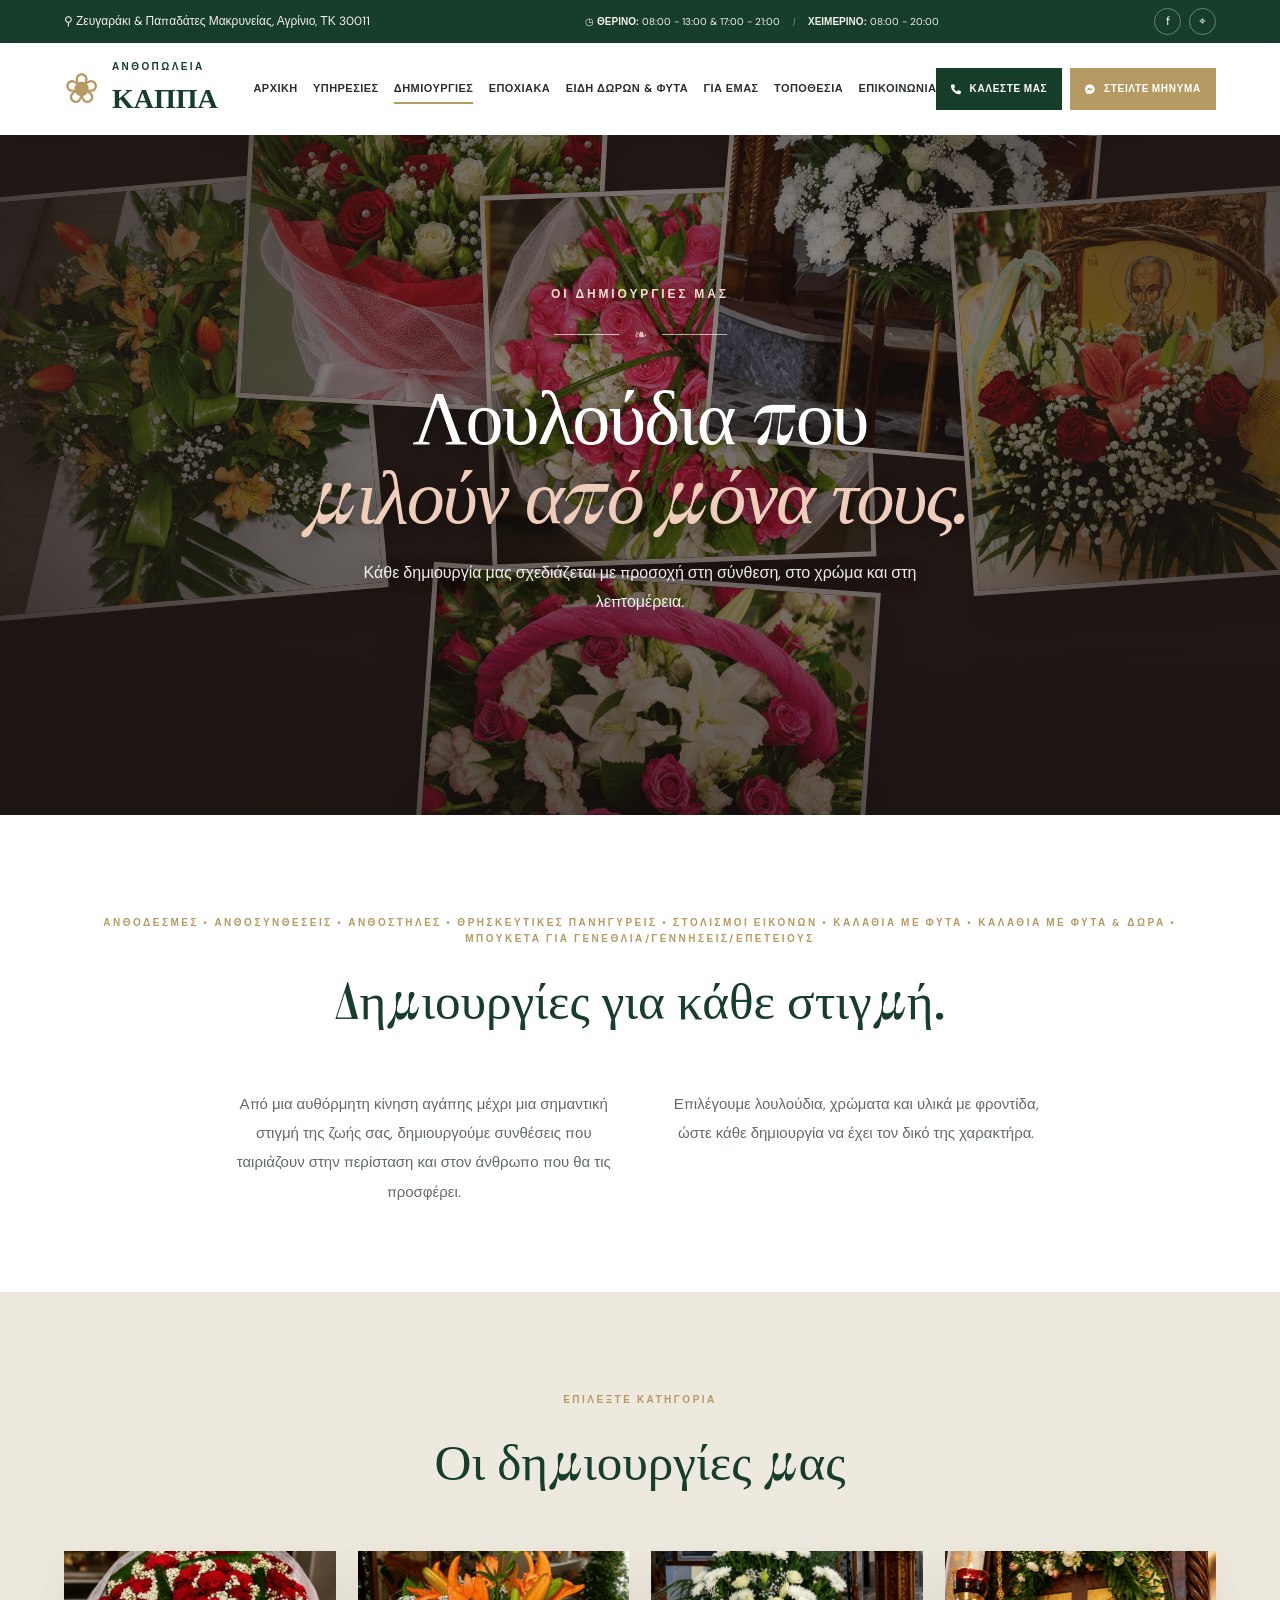
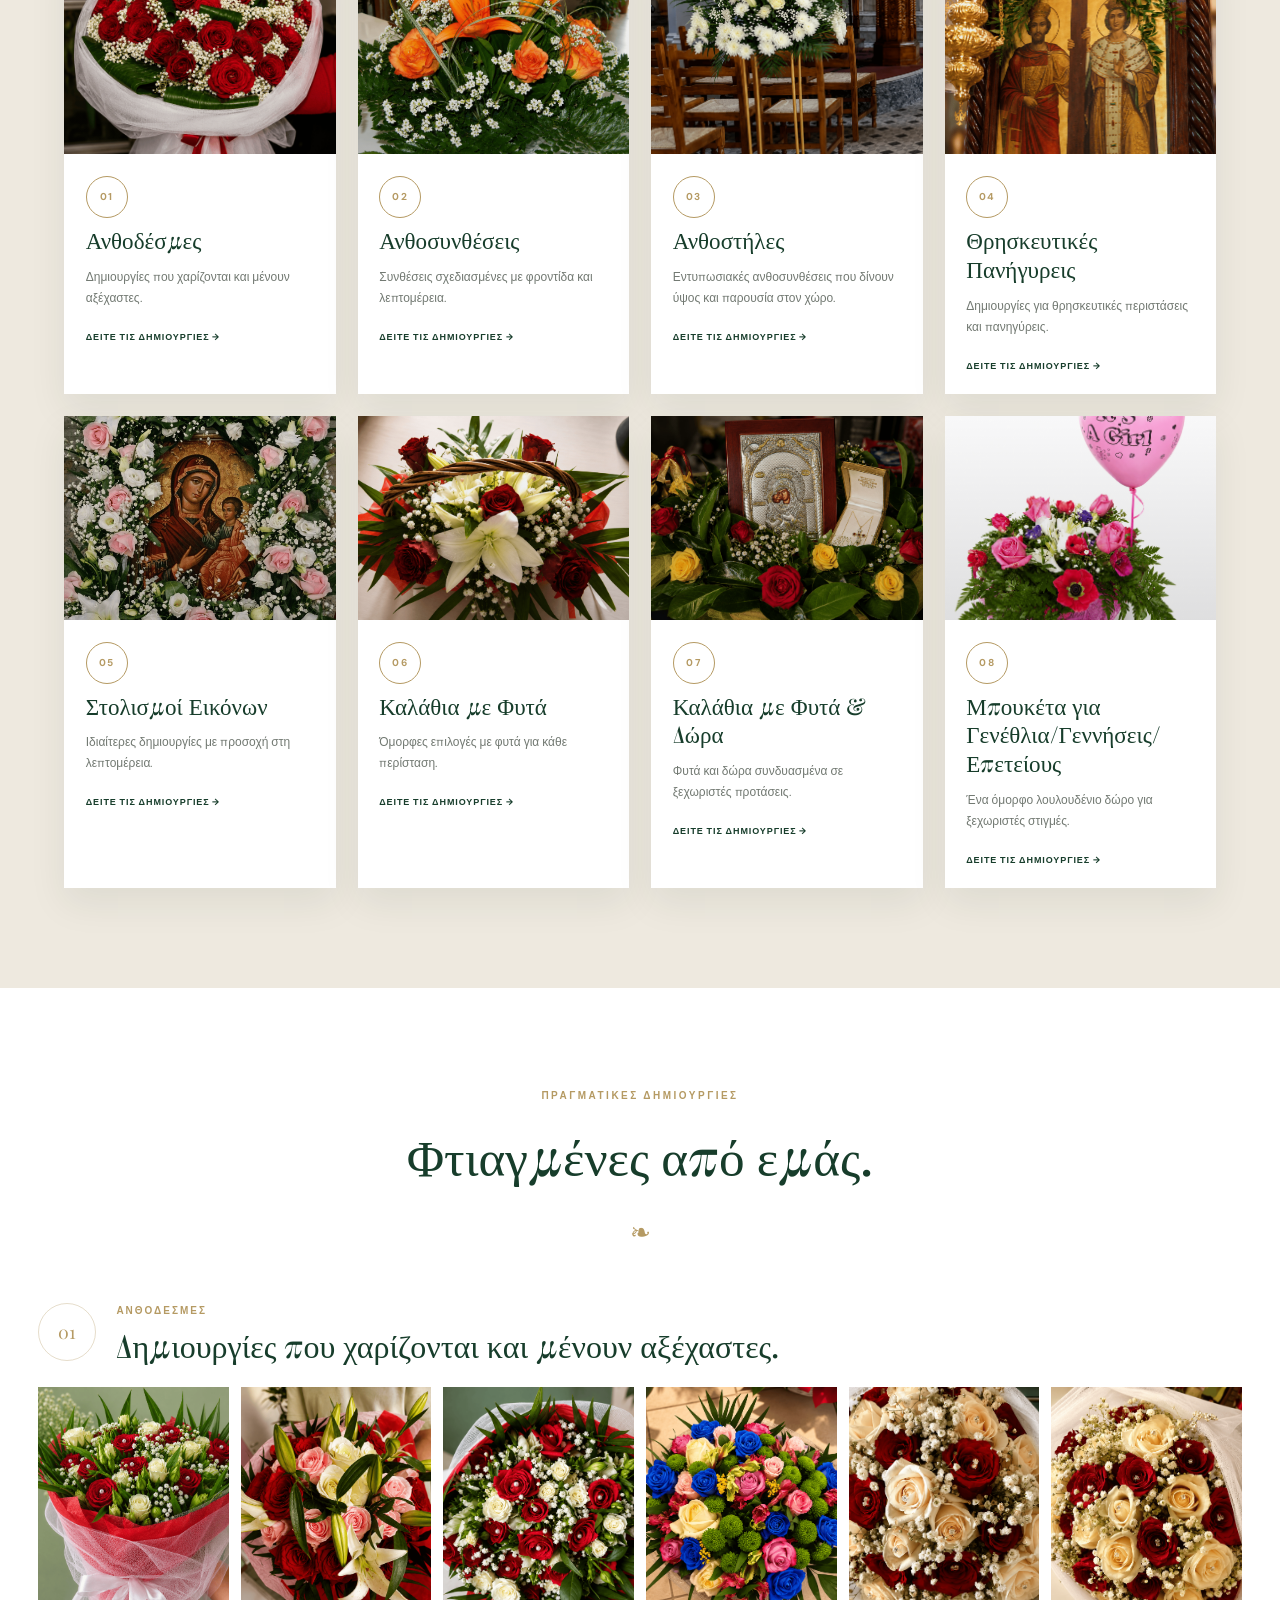
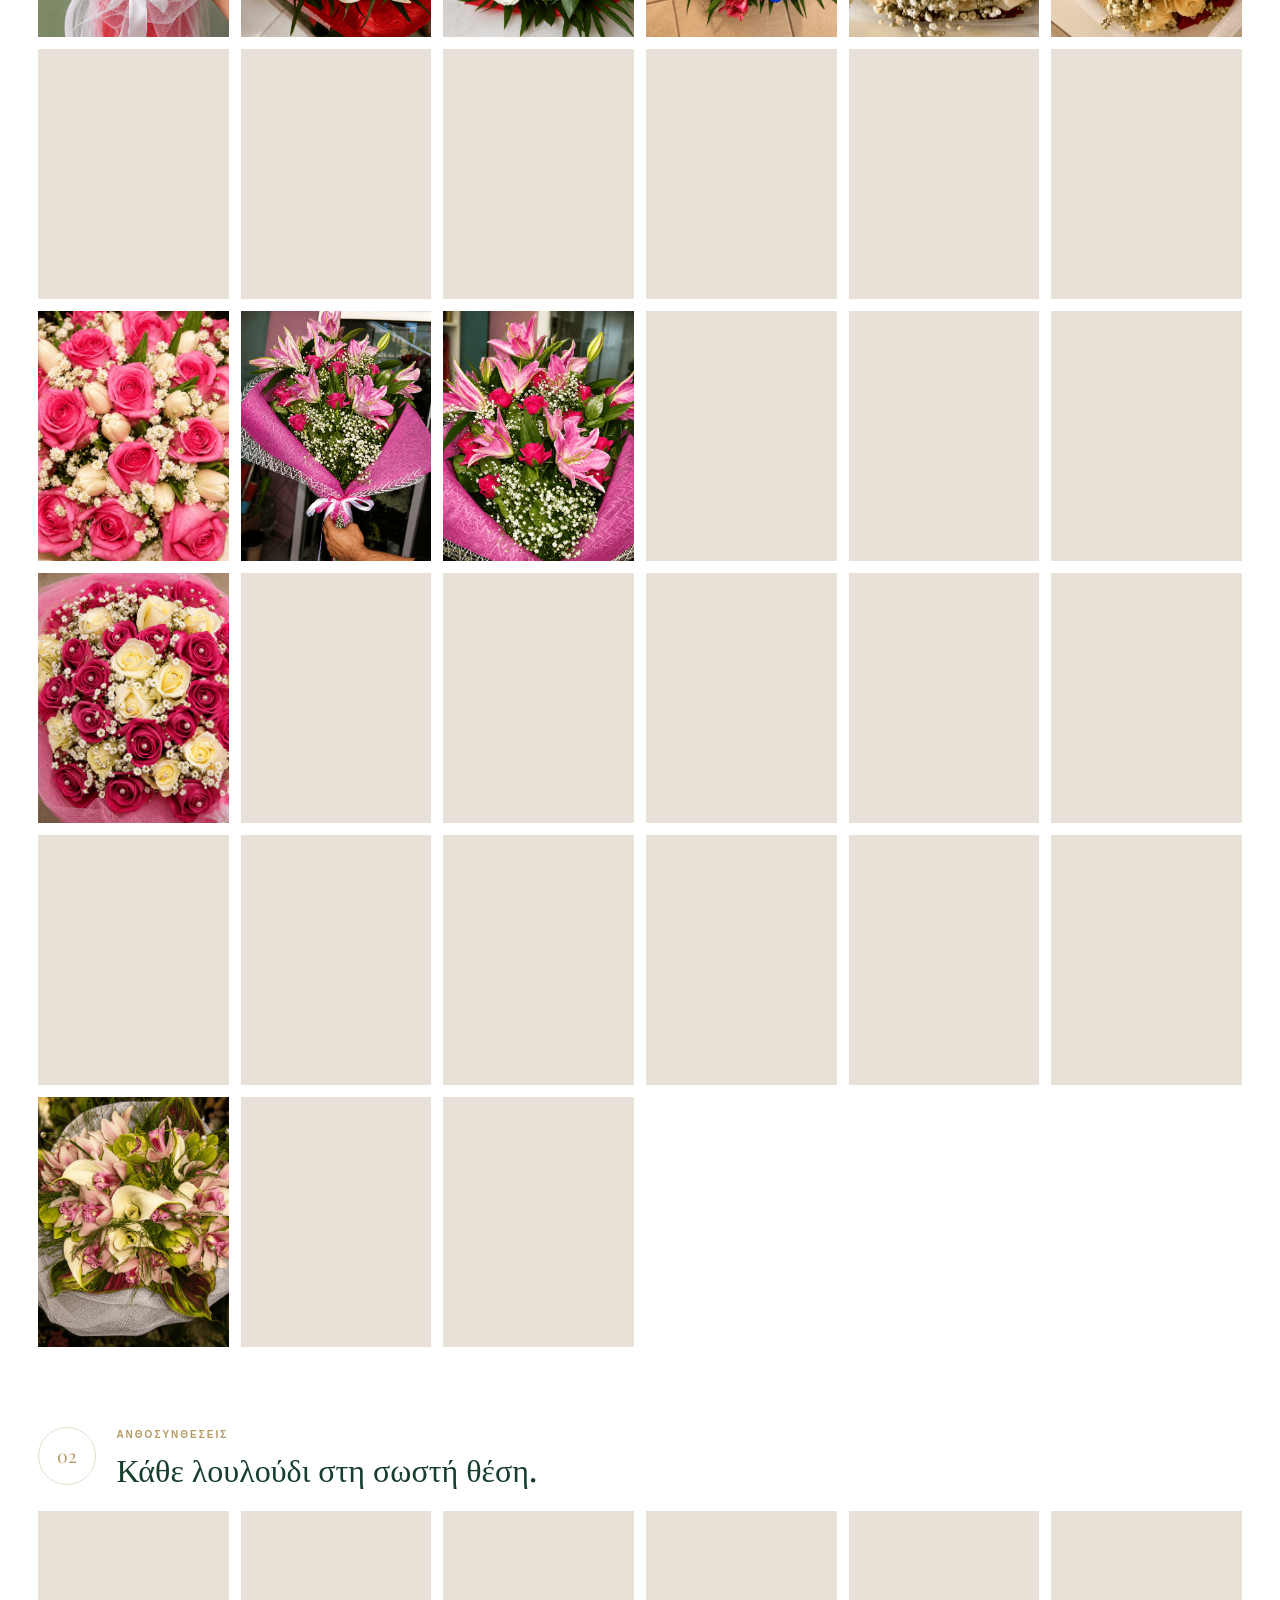
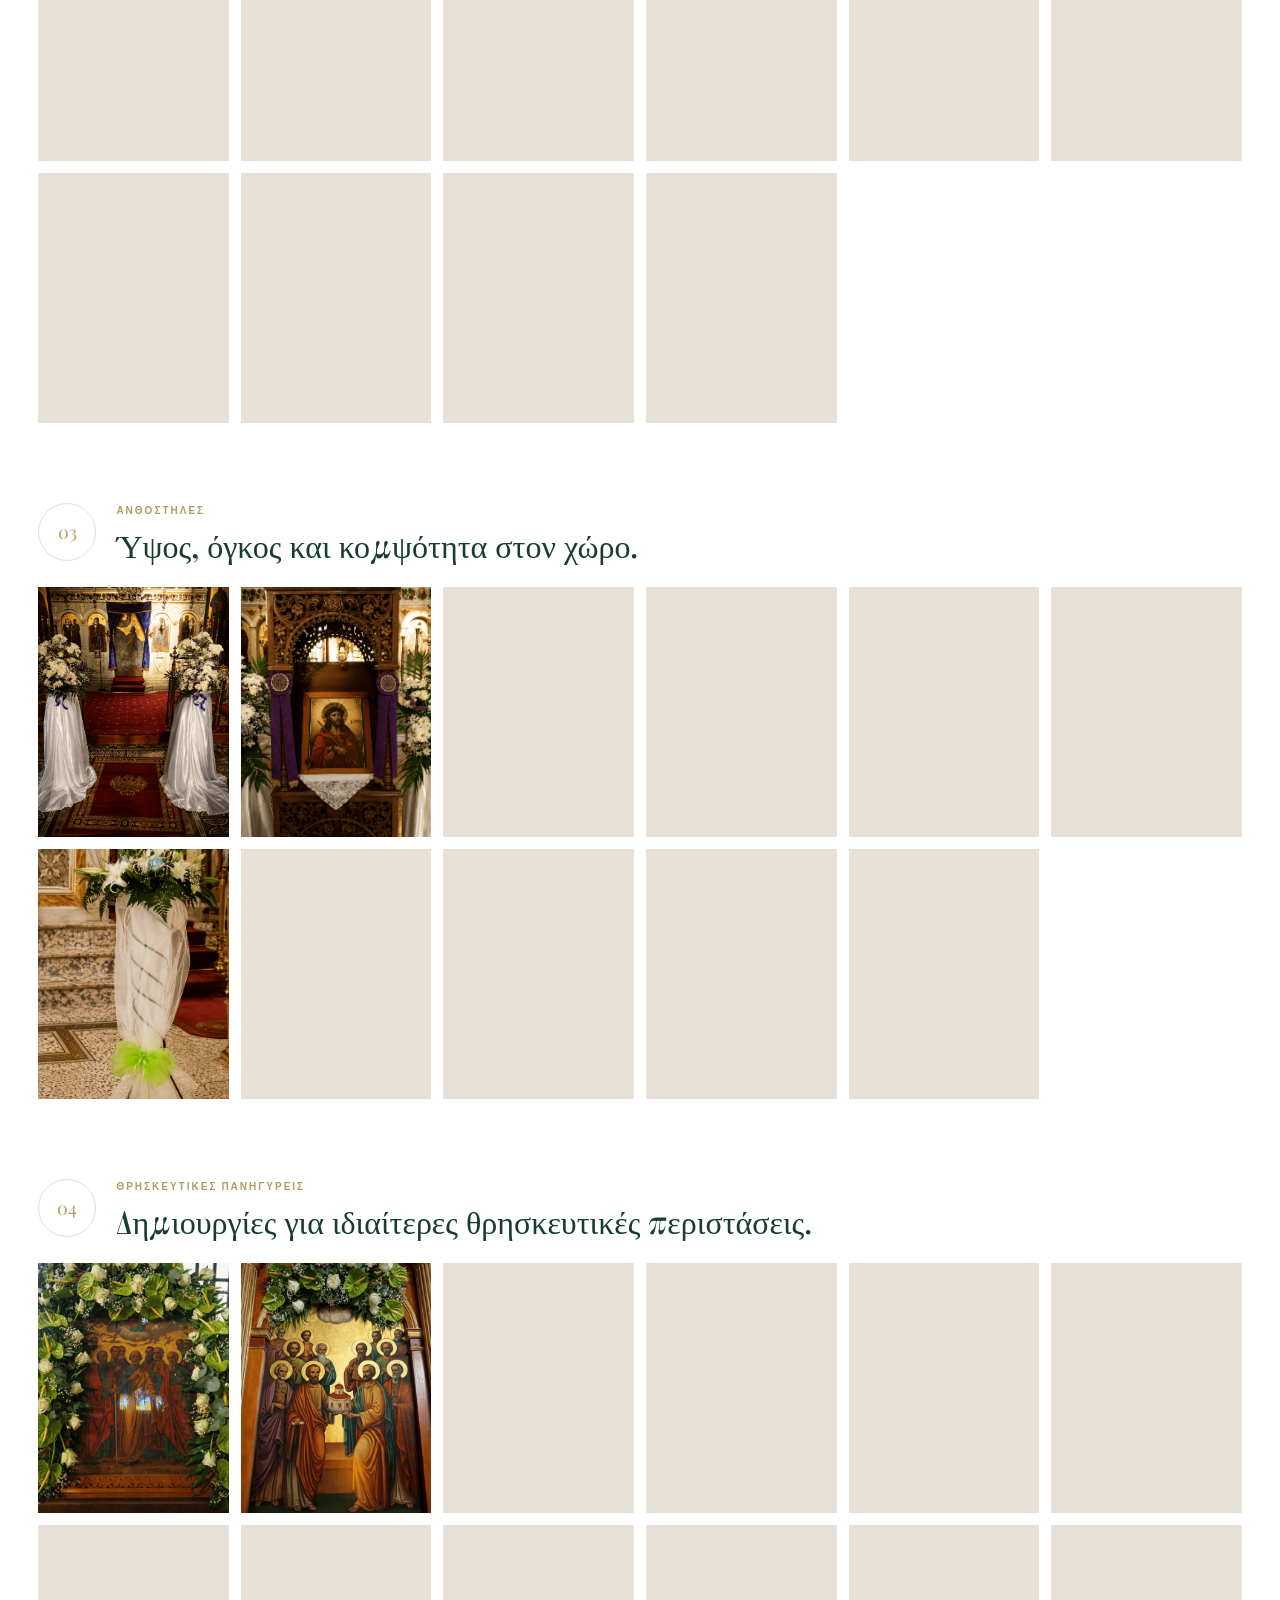
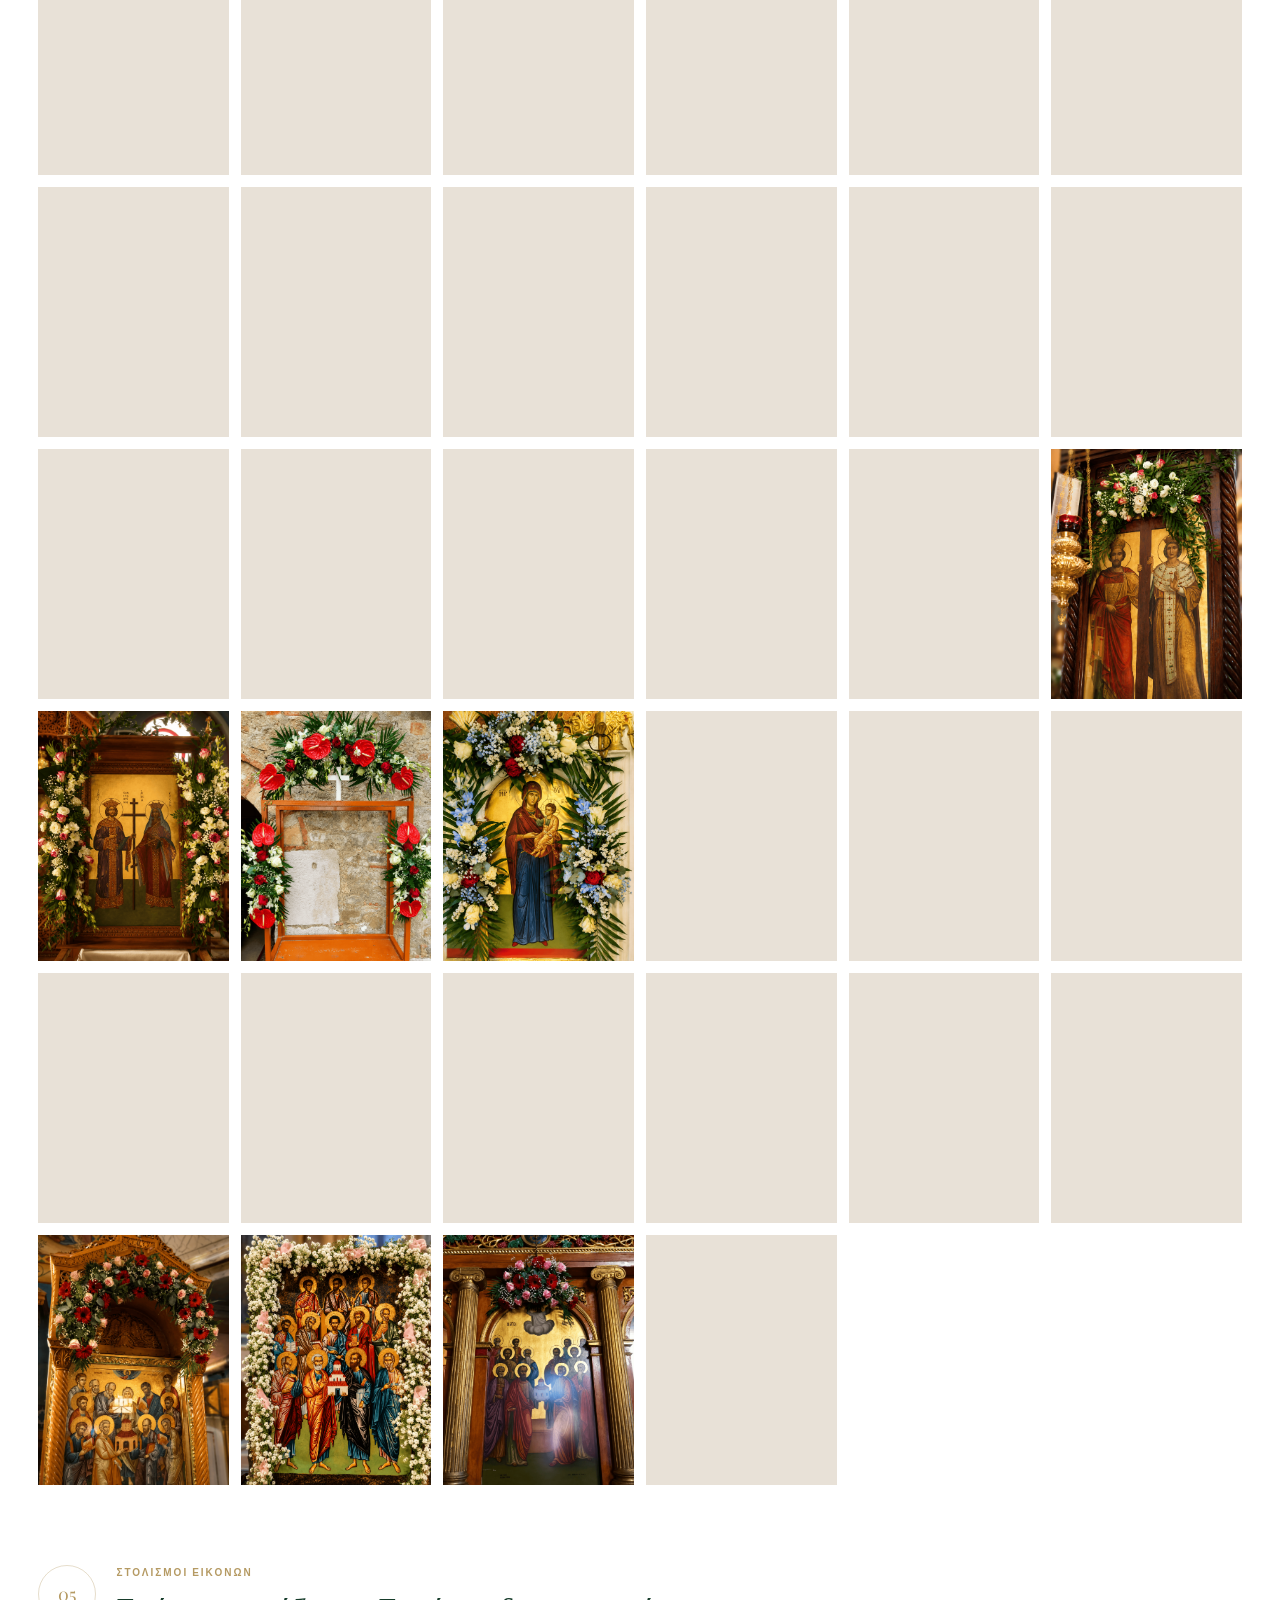
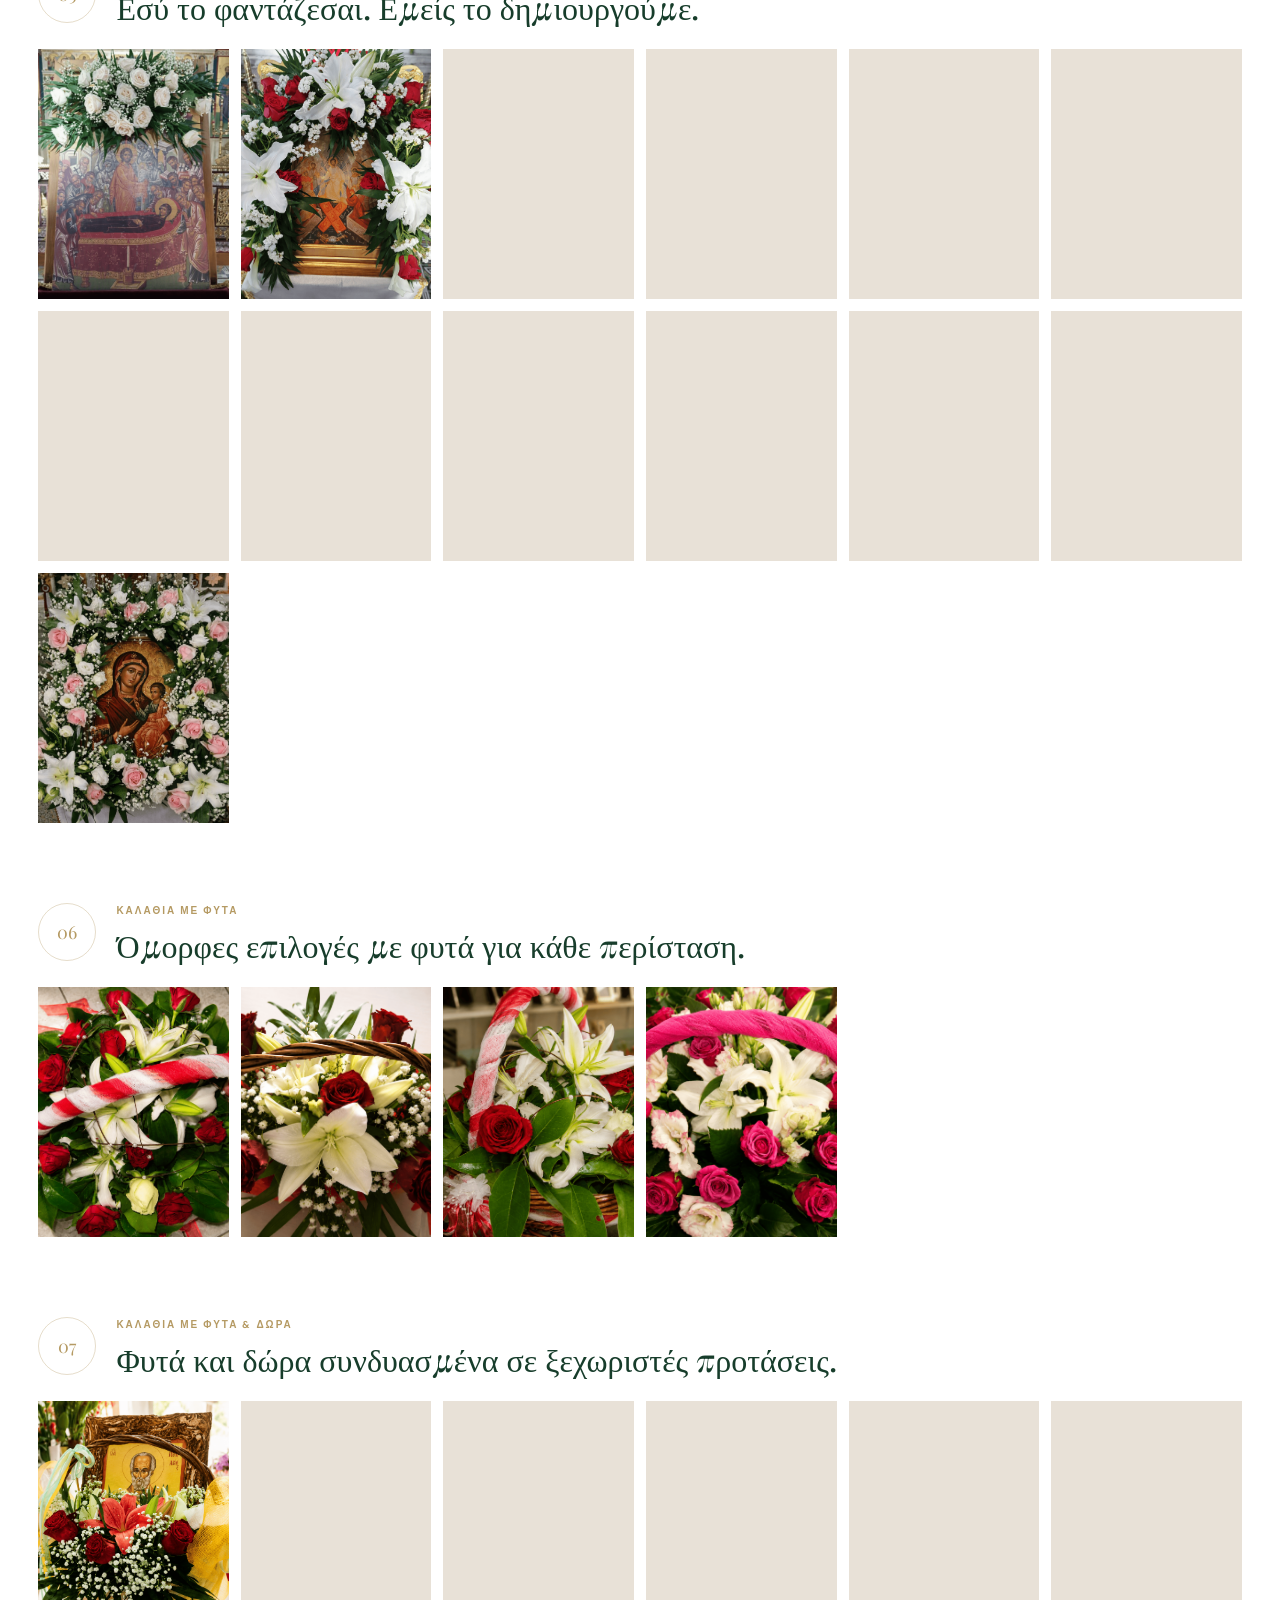
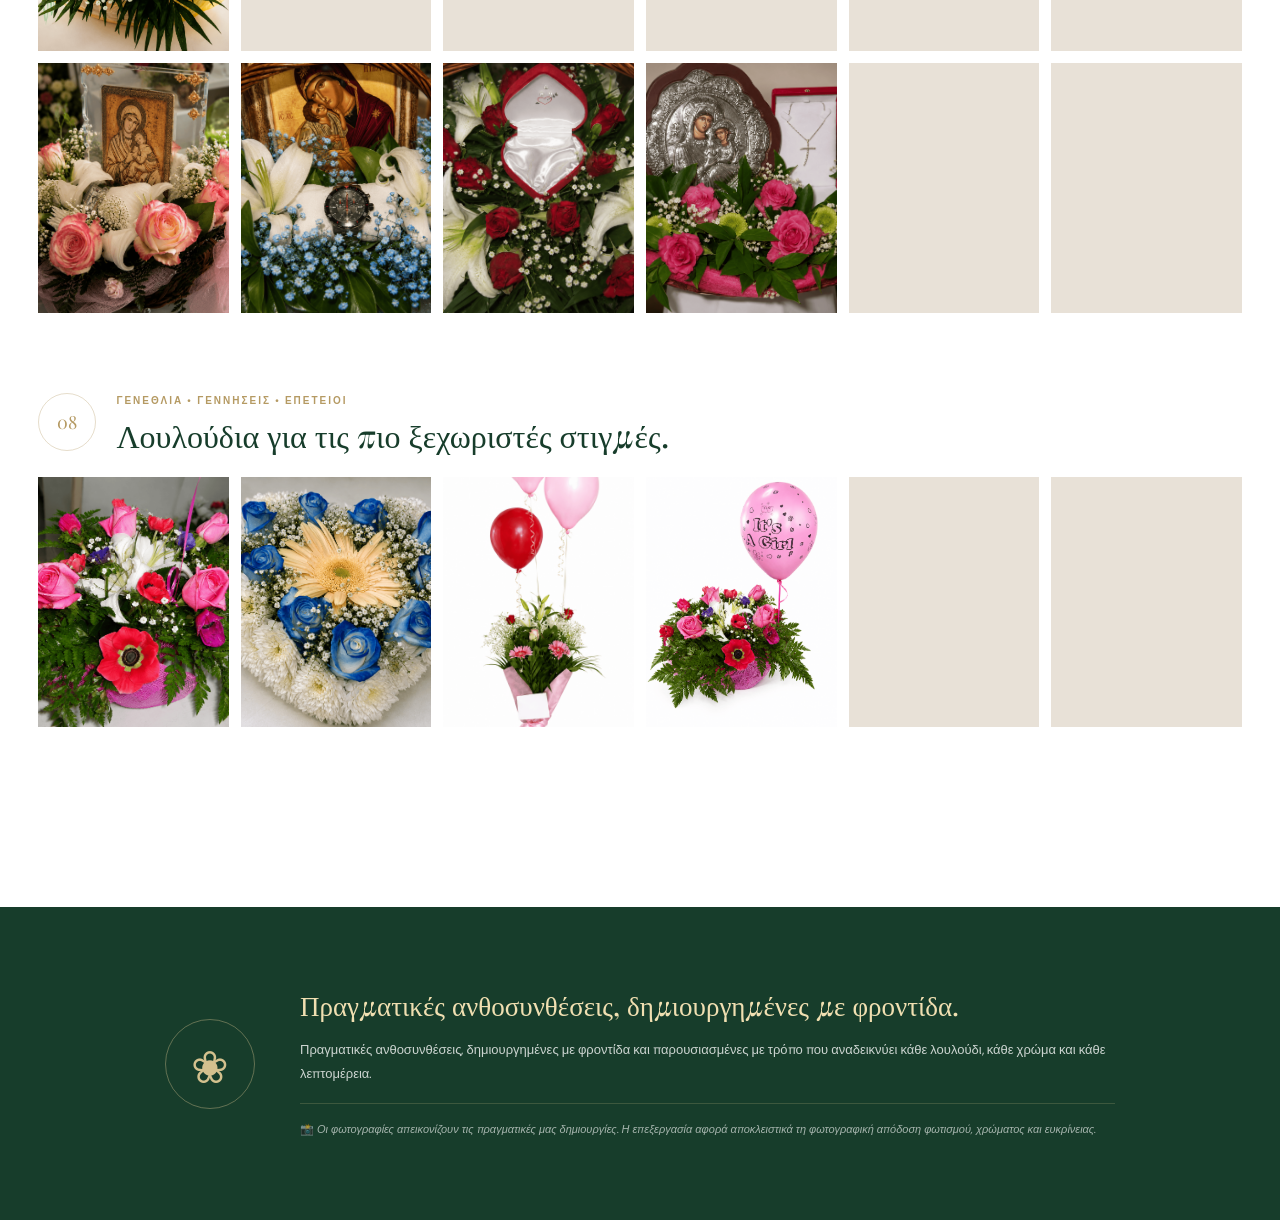
==== creations.html @ e024d106 "Initial commit" ====
<!doctype html>
<html lang="el">

<head>

    <meta charset="utf-8">

    <meta
        name="viewport"
        content="width=device-width, initial-scale=1"
    >

    <meta
        name="description"
        content="Ανθοπωλεία Κάππα — ανθοδέσμες, ανθοσυνθέσεις, θρησκευτικές πανήγυρεις, στολισμοί εικόνων, καλάθια με φυτά και δώρα, μπουκέτα για γενέθλια και επετείους."
    >

    <title>
        Δημιουργίες | Ανθοπωλεία Κάππα
    </title>

    <link rel="preconnect" href="https://fonts.googleapis.com">

    <link
        rel="preconnect"
        href="https://fonts.gstatic.com"
        crossorigin
    >

    <link
        href="https://fonts.googleapis.com/css2?family=DM+Sans:wght@400;500;600;700&family=Playfair+Display:ital,wght@0,500;0,600;1,500&display=swap"
        rel="stylesheet"
    >

    <link
        rel="stylesheet"
        href="https://cdnjs.cloudflare.com/ajax/libs/font-awesome/6.5.2/css/all.min.css"
    >

    <link
        rel="stylesheet"
        href="style.css"
    >

    <link
        rel="stylesheet"
        href="creations.css"
    >

</head>

<body>

<!-- =====================================================
     TOP BAR
     ===================================================== -->

<div class="topbar">

    <div>
        ⚲ Ζευγαράκι &amp; Παπαδάτες Μακρυνείας,
        Αγρίνιο, ΤΚ 30011
    </div>

    <div class="hours">

        ◷

        <b>ΘΕΡΙΝΟ:</b>
        08:00 - 13:00 &amp; 17:00 - 21:00

        <i>|</i>

        <b>ΧΕΙΜΕΡΙΝΟ:</b>
        08:00 - 20:00

    </div>

    <div class="social">

        <a
            href="https://www.facebook.com/anthopoleia.kappa/photos_by?locale=el_GR"
            target="_blank"
            rel="noopener"
            aria-label="Facebook"
        >
            f
        </a>

        <a
            href="index.html#contact"
            aria-label="Επικοινωνία"
        >
            ⌖
        </a>

    </div>

</div>

<!-- =====================================================
     HEADER
     ===================================================== -->

<header class="header">

    <a
        class="logo"
        href="index.html"
        aria-label="Ανθοπωλεία Κάππα - Αρχική"
    >

        <span class="flower-logo">
            ❀
        </span>

        <span>

            <small>
                ΑΝΘΟΠΩΛΕΙΑ
            </small>

            <strong>
                ΚΑΠΠΑ
            </strong>

        </span>

    </a>


    <button
        class="menu"
        aria-label="Μενού"
        aria-expanded="false"
        type="button"
    >
        ☰
    </button>

<!-- =====================================================
     NAVIGATION
     ===================================================== -->

<nav id="mainNav">


    <a href="index.html">
        ΑΡΧΙΚΗ
    </a>


    <!-- ΥΠΗΡΕΣΙΕΣ -->

    <div class="nav-item has-dropdown">

        <div class="nav-parent">

            <a href="services.html">
                ΥΠΗΡΕΣΙΕΣ
            </a>

        </div>

        <div class="dropdown">

            <a href="services.html#weddings">
                ΣΤΟΛΙΣΜΟΙ ΓΑΜΩΝ
            </a>

            <a href="services.html#baptisms">
                ΣΤΟΛΙΣΜΟΙ ΒΑΠΤΙΣΕΩΝ
            </a>

            <a href="services.html#wedding-baptism">
               ΣΤΟΛΙΣΜΟΙ ΓΑΜΟΥ &amp; ΒΑΠΤΙΣΗΣ
            </a>

            <a href="services.html#epitaphs">
                ΣΤΟΛΙΣΜΟΙ ΕΠΙΤΑΦΙΩΝ
            </a>


        </div>

    </div>


    <!-- ΔΗΜΙΟΥΡΓΙΕΣ -->

    <div class="nav-item has-dropdown">

        <div class="nav-parent">

            <a
                href="creations.html"
                class="active"
            >
                ΔΗΜΙΟΥΡΓΙΕΣ
            </a>

        </div>

        <div class="dropdown">

            <a href="creations.html#bouquets">
                ΑΝΘΟΔΕΣΜΕΣ
            </a>

            <a href="creations.html#arrangements">
                ΑΝΘΟΣΥΝΘΕΣΕΙΣ
            </a>

            <a href="creations.html#columns">
                ΑΝΘΟΣΤΗΛΕΣ
            </a>

            <a href="creations.html#religious-festivals">
                ΘΡΗΣΚΕΥΤΙΚΕΣ ΠΑΝΗΓΥΡΕΙΣ
            </a>

            <a href="creations.html#icons">
                ΣΤΟΛΙΣΜΟΙ ΕΙΚΟΝΩΝ
            </a>

            <a href="creations.html#plant-baskets">
                ΚΑΛΑΘΙΑ ΜΕ ΦΥΤΑ
            </a>

            <a href="creations.html#gift-baskets">
                ΚΑΛΑΘΙΑ ΜΕ ΦΥΤΑ &amp; ΔΩΡΑ
            </a>

            <a href="creations.html#birthdays">
                ΜΠΟΥΚΕΤΑ ΓΙΑ ΓΕΝΕΘΛΙΑ/ΓΕΝΝΗΣΕΙΣ/ΕΠΕΤΕΙΟΥΣ
            </a>

        </div>

    </div>


    <!-- ΕΠΟΧΙΑΚΑ -->

    <div class="nav-item has-dropdown">

        <div class="nav-parent">

            <a href="seasonal.html">
                ΕΠΟΧΙΑΚΑ
            </a>

        </div>

        <div class="dropdown">

            <a href="seasonal.html#christmas">
                ΧΡΙΣΤΟΥΓΕΝΝΙΑΤΙΚΕΣ ΑΝΘΟΣΥΝΘΕΣΕΙΣ
            </a>

            <a href="seasonal.html#epitaphs">
                ΕΠΙΤΑΦΙΟΙ
            </a>

            <a href="seasonal.html#easter">
                ΠΑΣΧΑΛΙΝΑ ΣΤΕΦΑΝΙΑ
            </a>

        </div>

    </div>


    <!-- ΕΙΔΗ ΔΩΡΩΝ & ΦΥΤΑ -->

    <div class="nav-item has-dropdown">

        <div class="nav-parent">

            <a href="gifts-plants.html">
                ΕΙΔΗ ΔΩΡΩΝ &amp; ΦΥΤΑ
            </a>

        </div>

        <div class="dropdown">

            <a href="gifts-plants.html#gifts">
                ΕΙΔΗ ΔΩΡΩΝ
            </a>

            <a href="gifts-plants.html#plants">
                ΦΥΤΑ &amp; ΓΛΑΣΤΡΕΣ
            </a>

            <a href="gifts-plants.html#gift-baskets">
                ΚΑΛΑΘΙΑ ΜΕ ΦΥΤΑ &amp; ΔΩΡΑ
            </a>

            <a href="gifts-plants.html#memory-cemetery">
                ΕΙΔΗ ΜΝΗΜΗΣ &amp; ΚΟΙΜΗΤΗΡΙΟΥ
            </a>

        </div>

    </div>

    <a href="index.html#about">
        ΓΙΑ ΕΜΑΣ
    </a>

    <a href="index.html#location">
        ΤΟΠΟΘΕΣΙΑ
    </a>

    <a href="index.html#contact">
        ΕΠΙΚΟΙΝΩΝΙΑ
    </a>


</nav>

<!-- =====================================================
     HEADER CTA BUTTONS
     ===================================================== -->

<div class="cta-buttons">

    <a
        href="tel:+302635051011"
        class="cta-primary"
        aria-label="Καλέστε μας"
    >

        <i class="fa-solid fa-phone"></i>

        <span>
            ΚΑΛΕΣΤΕ ΜΑΣ
        </span>

    </a>


    <a
        href="https://m.me/anthopoleia.kappa"
        class="cta-secondary"
        target="_blank"
        rel="noopener"
        aria-label="Στείλε μήνυμα"
    >

        <i class="fa-brands fa-facebook-messenger"></i>

        <span>
            ΣΤΕΙΛΤΕ ΜΗΝΥΜΑ
        </span>

    </a>

</div>

</header>

<main>

<!-- =====================================================
     HERO + PHOTO COLLAGE
     ===================================================== -->

<section class="creations-hero">

    <!-- COLLAGE PHOTOS -->

    <div class="hero-collage" aria-label="Δημιουργίες Ανθοπωλείων Κάππα">

        <div class="collage-photo collage-photo-1">
            <img
                src="images/COLLAGE/photo-01.png"
                alt="Δημιουργία Ανθοπωλείων Κάππα" decoding="async">
        </div>

        <div class="collage-photo collage-photo-2">
            <img
                src="images/COLLAGE/photo-02.png"
                alt="Ανθοσύνθεση Ανθοπωλείων Κάππα" decoding="async">
        </div>

        <div class="collage-photo collage-photo-3">
            <img
                src="images/COLLAGE/photo-03.png"
                alt="Ανθοδέσμη Ανθοπωλείων Κάππα" decoding="async">
        </div>

        <div class="collage-photo collage-photo-4">
            <img
                src="images/COLLAGE/photo-04.png"
                alt="Λουλουδένια δημιουργία Ανθοπωλείων Κάππα" decoding="async">
        </div>

        <div class="collage-photo collage-photo-5">
            <img
                src="images/COLLAGE/photo-05.png"
                alt="Ανθοσύνθεση για ξεχωριστή περίσταση" decoding="async">
        </div>

        <div class="collage-photo collage-photo-6">
            <img
                src="images/COLLAGE/photo-06.png"
                alt="Δημιουργία λουλουδιών Ανθοπωλείων Κάππα" decoding="async">
        </div>
        
    </div>


    <!-- DARK / WARM OVERLAY -->

    <div class="creations-hero-shade"></div>


    <!-- HERO TEXT -->

    <div class="creations-hero-content">

        <p class="creations-eyebrow">
            ΟΙ ΔΗΜΙΟΥΡΓΙΕΣ ΜΑΣ
        </p>

        <div class="hero-rule">

            <span></span>

            ❧

            <span></span>

        </div>

        <h1>
            Λουλούδια που
            <em>
                μιλούν από μόνα τους.
            </em>
        </h1>

        <p class="hero-intro">

            Κάθε δημιουργία μας σχεδιάζεται
            με προσοχή στη σύνθεση,
            στο χρώμα και στη λεπτομέρεια.

        </p>

    </div>

</section>

<!-- =====================================================
     INTRO
     ===================================================== -->

<section class="intro section">

    <div class="section-title">

        <p>
            ΑΝΘΟΔΕΣΜΕΣ • ΑΝΘΟΣΥΝΘΕΣΕΙΣ • ΑΝΘΟΣΤΗΛΕΣ • ΘΡΗΣΚΕΥΤΙΚΕΣ ΠΑΝΗΓΥΡΕΙΣ •
            ΣΤΟΛΙΣΜΟΙ ΕΙΚΟΝΩΝ • ΚΑΛΑΘΙΑ ΜΕ ΦΥΤΑ •
            ΚΑΛΑΘΙΑ ΜΕ ΦΥΤΑ &amp; ΔΩΡΑ • ΜΠΟΥΚΕΤΑ ΓΙΑ ΓΕΝΕΘΛΙΑ/ΓΕΝΝΗΣΕΙΣ/ΕΠΕΤΕΙΟΥΣ
        </p>

        <h2>
            Δημιουργίες για κάθε στιγμή.
        </h2>

    </div>


    <div class="intro-text">

        <p>

            Από μια αυθόρμητη κίνηση αγάπης
            μέχρι μια σημαντική στιγμή της ζωής σας,
            δημιουργούμε συνθέσεις που ταιριάζουν
            στην περίσταση και στον άνθρωπο
            που θα τις προσφέρει.

        </p>

        <p>

            Επιλέγουμε λουλούδια, χρώματα και
            υλικά με φροντίδα, ώστε κάθε δημιουργία
            να έχει τον δικό της χαρακτήρα.

        </p>

    </div>

</section>

<!-- =====================================================
     CATEGORIES
     ===================================================== -->

<section class="categories">

    <div class="section">

        <div class="section-title">

            <p>
                ΕΠΙΛΕΞΤΕ ΚΑΤΗΓΟΡΙΑ
            </p>

            <h2>
                Οι δημιουργίες μας
            </h2>

        </div>


        <div class="category-grid">

    <!-- =====================================================
         01 — ΑΝΘΟΔΕΣΜΕΣ
         ===================================================== -->

    <a
        class="category-card"
        href="#bouquets"
    >

        <div class="category-image">

            <img
                src="images/categories/category-01.png"
                alt="Ανθοδέσμες Ανθοπωλείων Κάππα"
                loading="lazy" decoding="async">

        </div>

        <div class="category-content">

            <span class="number">01</span>

            <h3>
                Ανθοδέσμες
            </h3>

            <p>
                Δημιουργίες που χαρίζονται
                και μένουν αξέχαστες.
            </p>

            <span class="view">
                ΔΕΙΤΕ ΤΙΣ ΔΗΜΙΟΥΡΓΙΕΣ →
            </span>

        </div>

    </a>

    <!-- =====================================================
         02 — ΑΝΘΟΣΥΝΘΕΣΕΙΣ
         ===================================================== -->

    <a
        class="category-card"
        href="#arrangements"
    >

        <div class="category-image">

            <img
                src="images/categories/category-02.png"
                alt="Ανθοσυνθέσεις Ανθοπωλείων Κάππα"
                loading="lazy" decoding="async">

        </div>

        <div class="category-content">

            <span class="number">02</span>

            <h3>
                Ανθοσυνθέσεις
            </h3>

            <p>
                Συνθέσεις σχεδιασμένες
                με φροντίδα και λεπτομέρεια.
            </p>

            <span class="view">
                ΔΕΙΤΕ ΤΙΣ ΔΗΜΙΟΥΡΓΙΕΣ →
            </span>

        </div>

    </a>

    <!-- =====================================================
         03 — ΑΝΘΟΣΤΗΛΕΣ
         ===================================================== -->

    <a
        class="category-card"
        href="#columns"
    >

        <div class="category-image">

            <img
                src="images/categories/category-03.png"
                alt="Ανθοστήλες Ανθοπωλείων Κάππα"
                loading="lazy" decoding="async">

        </div>

        <div class="category-content">

            <span class="number">03</span>

            <h3>
                Ανθοστήλες
            </h3>

            <p>
                Εντυπωσιακές ανθοσυνθέσεις
                που δίνουν ύψος και παρουσία
                στον χώρο.
            </p>

            <span class="view">
                ΔΕΙΤΕ ΤΙΣ ΔΗΜΙΟΥΡΓΙΕΣ →
            </span>

        </div>

    </a>

    <!-- =====================================================
         04 — ΘΡΗΣΚΕΥΤΙΚΕΣ ΠΑΝΗΓΥΡΕΙΣ
         ===================================================== -->

    <a
        class="category-card"
        href="#religious-festivals"
    >

        <div class="category-image">

            <img
                src="images/IMAGES/image-24.png"
                alt="Θρησκευτικές πανήγυρεις Ανθοπωλείων Κάππα"
                loading="lazy" decoding="async">

        </div>

        <div class="category-content">

            <span class="number">04</span>

            <h3>
                Θρησκευτικές Πανήγυρεις
            </h3>

            <p>
                Δημιουργίες για θρησκευτικές
                περιστάσεις και πανηγύρεις.
            </p>

            <span class="view">
                ΔΕΙΤΕ ΤΙΣ ΔΗΜΙΟΥΡΓΙΕΣ →
            </span>

        </div>

    </a>

    <!-- =====================================================
         05 — ΣΤΟΛΙΣΜΟΙ ΕΙΚΟΝΩΝ
         ===================================================== -->

    <a
        class="category-card"
        href="#icons"
    >

        <div class="category-image">

            <img
                src="images/eikones/eikona-13.png"
                alt="Στολισμοί εικόνων Ανθοπωλείων Κάππα"
                loading="lazy" decoding="async">

        </div>

        <div class="category-content">

            <span class="number">05</span>

            <h3>
                Στολισμοί Εικόνων
            </h3>

            <p>
                Ιδιαίτερες δημιουργίες
                με προσοχή στη λεπτομέρεια.
            </p>

            <span class="view">
                ΔΕΙΤΕ ΤΙΣ ΔΗΜΙΟΥΡΓΙΕΣ →
            </span>

        </div>

    </a>

    <!-- =====================================================
         06 — ΚΑΛΑΘΙΑ ΜΕ ΦΥΤΑ
         ===================================================== -->

    <a
        class="category-card"
        href="#plant-baskets"
    >

        <div class="category-image">

            <img
                src="images/categories/category-06.png"
                alt="Καλάθια με φυτά Ανθοπωλείων Κάππα"
                loading="lazy" decoding="async">

        </div>

        <div class="category-content">

            <span class="number">06</span>

            <h3>
                Καλάθια με Φυτά
            </h3>

            <p>
                Όμορφες επιλογές με φυτά
                για κάθε περίσταση.
            </p>

            <span class="view">
                ΔΕΙΤΕ ΤΙΣ ΔΗΜΙΟΥΡΓΙΕΣ →
            </span>

        </div>

    </a>

    <!-- =====================================================
         07 — ΚΑΛΑΘΙΑ ΜΕ ΦΥΤΑ & ΔΩΡΑ
         ===================================================== -->

    <a
        class="category-card"
        href="#gift-baskets"
    >

        <div class="category-image">

            <img
                src="images/categories/category-07.png"
                alt="Καλάθια με φυτά και δώρα Ανθοπωλείων Κάππα"
                loading="lazy" decoding="async">

        </div>

        <div class="category-content">

            <span class="number">07</span>

            <h3>
                Καλάθια με Φυτά &amp; Δώρα
            </h3>

            <p>
                Φυτά και δώρα συνδυασμένα
                σε ξεχωριστές προτάσεις.
            </p>

            <span class="view">
                ΔΕΙΤΕ ΤΙΣ ΔΗΜΙΟΥΡΓΙΕΣ →
            </span>

        </div>

    </a>

    <!-- =====================================================
         08 — ΓΕΝΕΘΛΙΑ / ΕΠΕΤΕΙΟΙ
         ===================================================== -->

    <a
        class="category-card"
        href="#birthdays"
    >

        <div class="category-image">

            <img
                src="images/birthdays/birthday-04.png"
                alt="Μπουκέτα για γενέθλια και επετείους Ανθοπωλείων Κάππα"
                loading="lazy" decoding="async">

        </div>

        <div class="category-content">

            <span class="number">08</span>

            <h3>
                Μπουκέτα για Γενέθλια/Γεννήσεις/Επετείους
            </h3>

            <p>
                Ένα όμορφο λουλουδένιο
                δώρο για ξεχωριστές στιγμές.
            </p>

            <span class="view">
                ΔΕΙΤΕ ΤΙΣ ΔΗΜΙΟΥΡΓΙΕΣ →
            </span>

        </div>

    </a>


</div>

</section>

<!-- =====================================================
     GALLERY
     ===================================================== -->

     <section
    id="bouquets"
    class="gallery-section section"
>


    <div class="section-title">

        <p>
            ΠΡΑΓΜΑΤΙΚΕΣ ΔΗΜΙΟΥΡΓΙΕΣ
        </p>

        <h2>
            Φτιαγμένες από εμάς.
        </h2>

        <div class="title-decoration">
            ❧
        </div>

    </div>

    <!-- =====================================================
         01 — ΑΝΘΟΔΕΣΜΕΣ
         ===================================================== -->

    <div
        id="bouquets"
        class="gallery-category"
    >

        <div class="category-heading">

            <span>01</span>

            <div>

                <p>
                    ΑΝΘΟΔΕΣΜΕΣ
                </p>

                <h3>
                    Δημιουργίες που χαρίζονται και μένουν αξέχαστες.
                </h3>

            </div>

        </div>


        <div class="gallery-grid">

            <div class="gallery-item">
                <img
                    src="images/bouquet/bouquet-01.png"
                    alt="Ανθοδέσμη Ανθοπωλείων Κάππα 01"
                    loading="lazy" decoding="async">
            </div>

            <div class="gallery-item">
                <img
                    src="images/bouquet/bouquet-02.png"
                    alt="Ανθοδέσμη Ανθοπωλείων Κάππα 02"
                    loading="lazy" decoding="async">
            </div>

            <div class="gallery-item">
                <img
                    src="images/bouquet/bouquet-03.png"
                    alt="Ανθοδέσμη Ανθοπωλείων Κάππα 03"
                    loading="lazy" decoding="async">
            </div>

            <div class="gallery-item">
                <img
                    src="images/bouquet/bouquet-04.png"
                    alt="Ανθοδέσμη Ανθοπωλείων Κάππα 04"
                    loading="lazy" decoding="async">
            </div>

            <div class="gallery-item">
                <img
                    src="images/bouquet/bouquet-05.png"
                    alt="Ανθοδέσμη Ανθοπωλείων Κάππα 05"
                    loading="lazy" decoding="async">
            </div>

            <div class="gallery-item">
                <img
                    src="images/bouquet/bouquet-06.png"
                    alt="Ανθοδέσμη Ανθοπωλείων Κάππα 06"
                    loading="lazy" decoding="async">
            </div>

            <div class="gallery-item">
                <img
                    src="images/bouquet/bouquet-07.png"
                    alt="Ανθοδέσμη Ανθοπωλείων Κάππα 07"
                    loading="lazy" decoding="async">
            </div>

            <div class="gallery-item">
                <img
                    src="images/bouquet/bouquet-08.png"
                    alt="Ανθοδέσμη Ανθοπωλείων Κάππα 08"
                    loading="lazy" decoding="async">
            </div>

            <div class="gallery-item">
                <img
                    src="images/bouquet/bouquet-09.png"
                    alt="Ανθοδέσμη Ανθοπωλείων Κάππα 09"
                    loading="lazy" decoding="async">
            </div>

            <div class="gallery-item">
                <img
                    src="images/bouquet/bouquet-10.png"
                    alt="Ανθοδέσμη Ανθοπωλείων Κάππα 10"
                    loading="lazy" decoding="async">
            </div>

            <div class="gallery-item">
                <img
                    src="images/bouquet/bouquet-11.png"
                    alt="Ανθοδέσμη Ανθοπωλείων Κάππα 11"
                    loading="lazy" decoding="async">
            </div>

            <div class="gallery-item">
                <img
                    src="images/bouquet/bouquet-12.png"
                    alt="Ανθοδέσμη Ανθοπωλείων Κάππα 12"
                    loading="lazy" decoding="async">
            </div>

            <div class="gallery-item">
                <img
                    src="images/bouquet/bouquet-13.png"
                    alt="Ανθοδέσμη Ανθοπωλείων Κάππα 13"
                    loading="lazy" decoding="async">
            </div>

            <div class="gallery-item">
                <img
                    src="images/bouquet/bouquet-14.png"
                    alt="Ανθοδέσμη Ανθοπωλείων Κάππα 14"
                    loading="lazy" decoding="async">
            </div>

            <div class="gallery-item">
                <img
                    src="images/bouquet/bouquet-15.png"
                    alt="Ανθοδέσμη Ανθοπωλείων Κάππα 15"
                    loading="lazy" decoding="async">
            </div>

            <div class="gallery-item">
                <img
                    src="images/bouquet/bouquet-16.png"
                    alt="Ανθοδέσμη Ανθοπωλείων Κάππα 16"
                    loading="lazy" decoding="async">
            </div>

            <div class="gallery-item">
                <img
                    src="images/bouquet/bouquet-17.png"
                    alt="Ανθοδέσμη Ανθοπωλείων Κάππα 17"
                    loading="lazy" decoding="async">
            </div>

            <div class="gallery-item">
                <img
                    src="images/bouquet/bouquet-18.png"
                    alt="Ανθοδέσμη Ανθοπωλείων Κάππα 18"
                    loading="lazy" decoding="async">
            </div>

            <div class="gallery-item">
                <img
                    src="images/bouquet/bouquet-19.png"
                    alt="Ανθοδέσμη Ανθοπωλείων Κάππα 19"
                    loading="lazy" decoding="async">
            </div>

            <div class="gallery-item">
                <img
                    src="images/bouquet/bouquet-20.png"
                    alt="Ανθοδέσμη Ανθοπωλείων Κάππα 20"
                    loading="lazy" decoding="async">
            </div>

            <div class="gallery-item">
                <img
                    src="images/bouquet/bouquet-21.png"
                    alt="Ανθοδέσμη Ανθοπωλείων Κάππα 21"
                    loading="lazy" decoding="async">
            </div>

            <div class="gallery-item">
                <img
                    src="images/bouquet/bouquet-22.png"
                    alt="Ανθοδέσμη Ανθοπωλείων Κάππα 22"
                    loading="lazy" decoding="async">
            </div>

            <div class="gallery-item">
                <img
                    src="images/bouquet/bouquet-23.png"
                    alt="Ανθοδέσμη Ανθοπωλείων Κάππα 23"
                    loading="lazy" decoding="async">
            </div>

            <div class="gallery-item">
                <img
                    src="images/bouquet/bouquet-24.png"
                    alt="Ανθοδέσμη Ανθοπωλείων Κάππα 24"
                    loading="lazy" decoding="async">
            </div>

            <div class="gallery-item">
                <img
                    src="images/bouquet/bouquet-25.png"
                    alt="Ανθοδέσμη Ανθοπωλείων Κάππα 25"
                    loading="lazy" decoding="async">
            </div>

            <div class="gallery-item">
                <img
                    src="images/bouquet/bouquet-26.png"
                    alt="Ανθοδέσμη Ανθοπωλείων Κάππα 26"
                    loading="lazy" decoding="async">
            </div>

            <div class="gallery-item">
                <img
                    src="images/bouquet/bouquet-27.png"
                    alt="Ανθοδέσμη Ανθοπωλείων Κάππα 27"
                    loading="lazy" decoding="async">
            </div>

            <div class="gallery-item">
                <img
                    src="images/bouquet/bouquet-28.png"
                    alt="Ανθοδέσμη Ανθοπωλείων Κάππα 28"
                    loading="lazy" decoding="async">
            </div>

            <div class="gallery-item">
                <img
                    src="images/bouquet/bouquet-29.png"
                    alt="Ανθοδέσμη Ανθοπωλείων Κάππα 29"
                    loading="lazy" decoding="async">
            </div>

            <div class="gallery-item">
                <img
                    src="images/bouquet/bouquet-30.png"
                    alt="Ανθοδέσμη Ανθοπωλείων Κάππα 30"
                    loading="lazy" decoding="async">
            </div>

            <div class="gallery-item">
                <img
                    src="images/bouquet/bouquet-31.png"
                    alt="Ανθοδέσμη Ανθοπωλείων Κάππα 31"
                    loading="lazy" decoding="async">
            </div>

            <div class="gallery-item">
                <img
                    src="images/bouquet/bouquet-32.png"
                    alt="Ανθοδέσμη Ανθοπωλείων Κάππα 32"
                    loading="lazy" decoding="async">
            </div>

            <div class="gallery-item">
                <img
                    src="images/bouquet/bouquet-33.png"
                    alt="Ανθοδέσμη Ανθοπωλείων Κάππα 33"
                    loading="lazy" decoding="async">
            </div>

        </div>

    </div>

    <!-- =====================================================
     02 — ΑΝΘΟΣΥΝΘΕΣΕΙΣ
     ===================================================== -->

<div
    id="arrangements"
    class="gallery-category"
>

    <div class="category-heading">

        <span>02</span>

        <div>

            <p>
                ΑΝΘΟΣΥΝΘΕΣΕΙΣ
            </p>

            <h3>
                Κάθε λουλούδι στη σωστή θέση.
            </h3>

        </div>

    </div>


    <div class="gallery-grid">

        <div class="gallery-item">
            <img
                src="images/arrangements/arrangement-01.png"
                alt="Ανθοσύνθεση Ανθοπωλείων Κάππα 01"
                loading="lazy" decoding="async">
        </div>

        <div class="gallery-item">
            <img
                src="images/arrangements/arrangement-02.png"
                alt="Ανθοσύνθεση Ανθοπωλείων Κάππα 02"
                loading="lazy" decoding="async">
        </div>

        <div class="gallery-item">
            <img
                src="images/arrangements/arrangement-03.png"
                alt="Ανθοσύνθεση Ανθοπωλείων Κάππα 03"
                loading="lazy" decoding="async">
        </div>


        <div class="gallery-item">
            <img
                src="images/arrangements/arrangement-04.png"
                alt="Ανθοσύνθεση Ανθοπωλείων Κάππα 04"
                loading="lazy" decoding="async">
        </div>

        <div class="gallery-item">
            <img
                src="images/arrangements/arrangement-06.png"
                alt="Ανθοσύνθεση Ανθοπωλείων Κάππα 06"
                loading="lazy" decoding="async">
        </div>

        
        <div class="gallery-item">
            <img
                src="images/arrangements/arrangement-05.png"
                alt="Ανθοσύνθεση Ανθοπωλείων Κάππα 05"
                loading="lazy" decoding="async">
        </div>

        <div class="gallery-item">
            <img
                src="images/arrangements/arrangement-07.png"
                alt="Ανθοσύνθεση Ανθοπωλείων Κάππα 07"
                loading="lazy" decoding="async">
        </div>

        <div class="gallery-item">
            <img
                src="images/arrangements/arrangement-08.png"
                alt="Ανθοσύνθεση Ανθοπωλείων Κάππα 08"
                loading="lazy" decoding="async">
        </div>

        <div class="gallery-item">
            <img
                src="images/arrangements/arrangement-09.png"
                alt="Ανθοσύνθεση Ανθοπωλείων Κάππα 09"
                loading="lazy" decoding="async">
        </div>

        <div class="gallery-item">
            <img
                src="images/arrangements/arrangement-10.png"
                alt="Ανθοσύνθεση Ανθοπωλείων Κάππα 10"
                loading="lazy" decoding="async">
        </div>

    </div>

</div>

    <!-- =====================================================
         03 — ΑΝΘΟΣΤΗΛΕΣ
         ===================================================== -->
    <div class="category-heading">

    <span>03</span>

    <div>

        <p>
            ΑΝΘΟΣΤΗΛΕΣ
        </p>

        <h3>
            Ύψος, όγκος και κομψότητα στον χώρο.
        </h3>

    </div>

</div>


    <div
     id="columns"
      class="gallery-grid"
    >

        <div class="gallery-item">
            <img
                src="images/columns/column-01.png"
                alt="Ανθοστήλη Ανθοπωλείων Κάππα 01"
                loading="lazy" decoding="async">
        </div>

        <div class="gallery-item">
            <img
                src="images/columns/column-02.png"
                alt="Ανθοστήλη Ανθοπωλείων Κάππα 02"
                loading="lazy" decoding="async">
        </div>
        

        <div class="gallery-item">
            <img
                src="images/columns/column-03.png"
                alt="Ανθοστήλη Ανθοπωλείων Κάππα 03"
                loading="lazy" decoding="async">
        </div>



        <div class="gallery-item">
            <img
                src="images/columns/column-08.png"
                alt="Ανθοστήλη Ανθοπωλείων Κάππα 08"
                loading="lazy" decoding="async">
        </div>


        <div class="gallery-item">
            <img
                src="images/columns/column-05.png"
                alt="Ανθοστήλη Ανθοπωλείων Κάππα 05"
                loading="lazy" decoding="async">
        </div>

        <div class="gallery-item">
            <img
                src="images/columns/column-07.png"
                alt="Ανθοστήλη Ανθοπωλείων Κάππα 07"
                loading="lazy" decoding="async">
        </div>

        <div class="gallery-item">
            <img
                src="images/columns/column-06.png"
                alt="Ανθοστήλη Ανθοπωλείων Κάππα 06"
                loading="lazy" decoding="async">
        </div>

        <div class="gallery-item">
            <img
                src="images/columns/column-04.png"
                alt="Ανθοστήλη Ανθοπωλείων Κάππα 04"
                loading="lazy" decoding="async">
        </div>

        <div class="gallery-item">
            <img
                src="images/columns/column-10.png"
                alt="Ανθοστήλη Ανθοπωλείων Κάππα 10"
                loading="lazy" decoding="async">
        </div>

        <div class="gallery-item">
            <img
                src="images/columns/column-09.png"
                alt="Ανθοστήλη Ανθοπωλείων Κάππα 09"
                loading="lazy" decoding="async">
        </div>
        

        <div class="gallery-item">
            <img
                src="images/columns/column-11.png"
                alt="Ανθοστήλη Ανθοπωλείων Κάππα 11"
                loading="lazy" decoding="async">
        </div>

    </div>

    <!-- =====================================================
         04 — ΘΡΗΣΚΕΥΤΙΚΕΣ ΠΑΝΗΓΥΡΕΙΣ
         ===================================================== -->

    <div
        id="religious-festivals"
        class="gallery-category"
    >

        <div class="category-heading">

            <span>04</span>

            <div>

                <p>
                    ΘΡΗΣΚΕΥΤΙΚΕΣ ΠΑΝΗΓΥΡΕΙΣ
                </p>

                <h3>
                    Δημιουργίες για ιδιαίτερες θρησκευτικές περιστάσεις.
                </h3>

            </div>

        </div>


        <div class="gallery-grid">

            <div class="gallery-item">
                <img src="images/IMAGES/image-1.png" alt="Θρησκευτική ανθοσύνθεση 1" loading="lazy" decoding="async">
            </div>

            <div class="gallery-item">
                <img src="images/IMAGES/image-2.png" alt="Θρησκευτική ανθοσύνθεση 2" loading="lazy" decoding="async">
            </div>

            <div class="gallery-item">
                <img src="images/IMAGES/image-3.png" alt="Θρησκευτική ανθοσύνθεση 3" loading="lazy" decoding="async">
            </div>

            <div class="gallery-item">
                <img src="images/IMAGES/image-4.png" alt="Θρησκευτική ανθοσύνθεση 4" loading="lazy" decoding="async">
            </div>

            <div class="gallery-item">
                <img src="images/IMAGES/image-5.png" alt="Θρησκευτική ανθοσύνθεση 5" loading="lazy" decoding="async">
            </div>

            <div class="gallery-item">
                <img src="images/IMAGES/image-6.png" alt="Θρησκευτική ανθοσύνθεση 6" loading="lazy" decoding="async">
            </div>

            <div class="gallery-item">
                <img src="images/IMAGES/image-7.png" alt="Θρησκευτική ανθοσύνθεση 7" loading="lazy" decoding="async">
            </div>

            <div class="gallery-item">
                <img src="images/IMAGES/image-8.png" alt="Θρησκευτική ανθοσύνθεση 8" loading="lazy" decoding="async">
            </div>

            <div class="gallery-item">
                <img src="images/IMAGES/image-9.png" alt="Θρησκευτική ανθοσύνθεση 9" loading="lazy" decoding="async">
            </div>

            <div class="gallery-item">
                <img src="images/IMAGES/image-10.png" alt="Θρησκευτική ανθοσύνθεση 10" loading="lazy" decoding="async">
            </div>

            <div class="gallery-item">
                <img src="images/IMAGES/image-11.png" alt="Θρησκευτική ανθοσύνθεση 11" loading="lazy" decoding="async">
            </div>

            <div class="gallery-item">
                <img src="images/IMAGES/image-12.png" alt="Θρησκευτική ανθοσύνθεση 12" loading="lazy" decoding="async">
            </div>

            <div class="gallery-item">
                <img src="images/IMAGES/image-13.png" alt="Θρησκευτική ανθοσύνθεση 13" loading="lazy" decoding="async">
            </div>

            <div class="gallery-item">
                <img src="images/IMAGES/image-14.png" alt="Θρησκευτική ανθοσύνθεση 14" loading="lazy" decoding="async">
            </div>

            <div class="gallery-item">
                <img src="images/IMAGES/image-15.png" alt="Θρησκευτική ανθοσύνθεση 15" loading="lazy" decoding="async">
            </div>

            <div class="gallery-item">
                <img src="images/IMAGES/image-16.png" alt="Θρησκευτική ανθοσύνθεση 16" loading="lazy" decoding="async">
            </div>

            <div class="gallery-item">
                <img src="images/IMAGES/image-17.png" alt="Θρησκευτική ανθοσύνθεση 17" loading="lazy" decoding="async">
            </div>

            <div class="gallery-item">
                <img src="images/IMAGES/image-18.png" alt="Θρησκευτική ανθοσύνθεση 18" loading="lazy" decoding="async">
            </div>

            <div class="gallery-item">
                <img src="images/IMAGES/image-19.png" alt="Θρησκευτική ανθοσύνθεση 19" loading="lazy" decoding="async">
            </div>

            <div class="gallery-item">
                <img src="images/IMAGES/image-20.png" alt="Θρησκευτική ανθοσύνθεση 20" loading="lazy" decoding="async">
            </div>

            <div class="gallery-item">
                <img src="images/IMAGES/image-21.png" alt="Θρησκευτική ανθοσύνθεση 21" loading="lazy" decoding="async">
            </div>

            <div class="gallery-item">
                <img src="images/IMAGES/image-22.png" alt="Θρησκευτική ανθοσύνθεση 22" loading="lazy" decoding="async">
            </div>

            <div class="gallery-item">
                <img src="images/IMAGES/image-23.png" alt="Θρησκευτική ανθοσύνθεση 23" loading="lazy" decoding="async">
            </div>

            <div class="gallery-item">
                <img src="images/IMAGES/image-24.png" alt="Θρησκευτική ανθοσύνθεση 24" loading="lazy" decoding="async">
            </div>

            <div class="gallery-item">
                <img src="images/IMAGES/image-25.png" alt="Θρησκευτική ανθοσύνθεση 25" loading="lazy" decoding="async">
            </div>

            <div class="gallery-item">
                <img src="images/IMAGES/image-26.png" alt="Θρησκευτική ανθοσύνθεση 26" loading="lazy" decoding="async">
            </div>

            <div class="gallery-item">
                <img src="images/IMAGES/image-27.png" alt="Θρησκευτική ανθοσύνθεση 27" loading="lazy" decoding="async">
            </div>

            <div class="gallery-item">
                <img src="images/IMAGES/image-28.png" alt="Θρησκευτική ανθοσύνθεση 28" loading="lazy" decoding="async">
            </div>

            <div class="gallery-item">
                <img src="images/IMAGES/image-29.png" alt="Θρησκευτική ανθοσύνθεση 29" loading="lazy" decoding="async">
            </div>

            <div class="gallery-item">
                <img src="images/IMAGES/image-30.png" alt="Θρησκευτική ανθοσύνθεση 30" loading="lazy" decoding="async">
            </div>

            <div class="gallery-item">
                <img src="images/IMAGES/image-31.png" alt="Θρησκευτική ανθοσύνθεση 31" loading="lazy" decoding="async">
            </div>

            <div class="gallery-item">
                <img src="images/IMAGES/image-32.png" alt="Θρησκευτική ανθοσύνθεση 32" loading="lazy" decoding="async">
            </div>

            <div class="gallery-item">
                <img src="images/IMAGES/image-33.png" alt="Θρησκευτική ανθοσύνθεση 33" loading="lazy" decoding="async">
            </div>

            <div class="gallery-item">
                <img src="images/IMAGES/image-34.png" alt="Θρησκευτική ανθοσύνθεση 34" loading="lazy" decoding="async">
            </div>

            <div class="gallery-item">
                <img src="images/IMAGES/image-35.png" alt="Θρησκευτική ανθοσύνθεση 35" loading="lazy" decoding="async">
            </div>

            <div class="gallery-item">
                <img src="images/IMAGES/image-36.png" alt="Θρησκευτική ανθοσύνθεση 36" loading="lazy" decoding="async">
            </div>

            <div class="gallery-item">
                <img src="images/IMAGES/image-37.png" alt="Θρησκευτική ανθοσύνθεση 37" loading="lazy" decoding="async">
            </div>

            <div class="gallery-item">
                <img src="images/IMAGES/image-38.png" alt="Θρησκευτική ανθοσύνθεση 38" loading="lazy" decoding="async">
            </div>

            <div class="gallery-item">
                <img src="images/IMAGES/image-39.png" alt="Θρησκευτική ανθοσύνθεση 39" loading="lazy" decoding="async">
            </div>

            <div class="gallery-item">
                <img src="images/IMAGES/image-40.png" alt="Θρησκευτική ανθοσύνθεση 40" loading="lazy" decoding="async">
            </div>
        </div>

    </div>

    <!-- =====================================================
     05 — ΣΤΟΛΙΣΜΟΙ ΕΙΚΟΝΩΝ
     ===================================================== -->

    <div
        id="icons"
        class="gallery-category"
    >

        <div class="category-heading">

            <span>05</span>

            <div>

                <p>
                    ΣΤΟΛΙΣΜΟΙ ΕΙΚΟΝΩΝ
                </p>

                <h3>
                    Εσύ το φαντάζεσαι. Εμείς το δημιουργούμε.
                </h3>

            </div>

        </div>


        <div class="gallery-grid">

            <div class="gallery-item">
                <img src="images/eikones/eikona-1.png" alt="Στολισμός εικόνας 1" loading="lazy" decoding="async">
            </div>

            <div class="gallery-item">
                <img src="images/eikones/eikona-2.png" alt="Στολισμός εικόνας 2" loading="lazy" decoding="async">
            </div>

            <div class="gallery-item">
                <img src="images/eikones/eikona-3.png" alt="Στολισμός εικόνας 3" loading="lazy" decoding="async">
            </div>

            <div class="gallery-item">
                <img src="images/eikones/eikona-4.png" alt="Στολισμός εικόνας 4" loading="lazy" decoding="async">
            </div>

            <div class="gallery-item">
                <img src="images/eikones/eikona-5.png" alt="Στολισμός εικόνας 5" loading="lazy" decoding="async">
            </div>

            <div class="gallery-item">
                <img src="images/eikones/eikona-6.png" alt="Στολισμός εικόνας 6" loading="lazy" decoding="async">
            </div>

            <div class="gallery-item">
                <img src="images/eikones/eikona-7.png" alt="Στολισμός εικόνας 7" loading="lazy" decoding="async">
            </div>

            <div class="gallery-item">
                <img src="images/eikones/eikona-8.png" alt="Στολισμός εικόνας 8" loading="lazy" decoding="async">
            </div>

            <div class="gallery-item">
                <img src="images/eikones/eikona-9.png" alt="Στολισμός εικόνας 9" loading="lazy" decoding="async">
            </div>

            <div class="gallery-item">
                <img src="images/eikones/eikona-10.png" alt="Στολισμός εικόνας 10" loading="lazy" decoding="async">
            </div>

            <div class="gallery-item">
                <img src="images/eikones/eikona-11.png" alt="Στολισμός εικόνας 11" loading="lazy" decoding="async">
            </div>

            <div class="gallery-item">
                <img src="images/eikones/eikona-12.png" alt="Στολισμός εικόνας 12" loading="lazy" decoding="async">
            </div>

            <div class="gallery-item">
                <img src="images/eikones/eikona-13.png" alt="Στολισμός εικόνας 13" loading="lazy" decoding="async">
            </div>

        </div>

    </div>

    <!-- =====================================================
        06 — ΚΑΛΑΘΙΑ ΜΕ ΦΥΤΑ
        ===================================================== -->

    <div
        id="plant-baskets"
        class="gallery-category"
    >

        <div class="category-heading">

            <span>06</span>

            <div>

                <p>
                    ΚΑΛΑΘΙΑ ΜΕ ΦΥΤΑ
                </p>

                <h3>
                    Όμορφες επιλογές με φυτά για κάθε περίσταση.
                </h3>

            </div>

        </div>


        <div class="gallery-grid">

            <div class="gallery-item">
                <img
                    src="images/plant-baskets/plant-basket-01.png"
                    alt="Καλάθι με φυτά Ανθοπωλείων Κάππα 01"
                    loading="lazy" decoding="async">
            </div>

            <div class="gallery-item">
                <img
                    src="images/plant-baskets/plant-basket-02.png"
                    alt="Καλάθι με φυτά Ανθοπωλείων Κάππα 02"
                    loading="lazy" decoding="async">
            </div>

            <div class="gallery-item">
                <img
                    src="images/plant-baskets/plant-basket-03.png"
                    alt="Καλάθι με φυτά Ανθοπωλείων Κάππα 03"
                    loading="lazy" decoding="async">
            </div>

            <div class="gallery-item">
                <img
                    src="images/plant-baskets/plant-basket-04.png"
                    alt="Καλάθι με φυτά Ανθοπωλείων Κάππα 04"
                    loading="lazy" decoding="async">
            </div>

        </div>

    </div>

    <!-- =====================================================
        07 — ΚΑΛΑΘΙΑ ΜΕ ΦΥΤΑ & ΔΩΡΑ
        ===================================================== -->

    <div
        id="gift-baskets"
        class="gallery-category"
    >

        <div class="category-heading">

            <span>07</span>

            <div>

                <p>
                    ΚΑΛΑΘΙΑ ΜΕ ΦΥΤΑ &amp; ΔΩΡΑ
                </p>

                <h3>
                    Φυτά και δώρα συνδυασμένα σε ξεχωριστές προτάσεις.
                </h3>

            </div>

        </div>


        <div class="gallery-grid">

            <div class="gallery-item">
                <img
                    src="images/gift-baskets/gift-basket-01.png"
                    alt="Καλάθι με φυτά και δώρα Ανθοπωλείων Κάππα 01"
                    loading="lazy" decoding="async">
            </div>

            <div class="gallery-item">
                <img
                    src="images/gift-baskets/gift-basket-02.png"
                    alt="Καλάθι με φυτά και δώρα Ανθοπωλείων Κάππα 02"
                    loading="lazy" decoding="async">
            </div>

            <div class="gallery-item">
                <img
                    src="images/gift-baskets/gift-basket-03.png"
                    alt="Καλάθι με φυτά και δώρα Ανθοπωλείων Κάππα 03"
                    loading="lazy" decoding="async">
            </div>

            <div class="gallery-item">
                <img
                    src="images/gift-baskets/gift-basket-04.png"
                    alt="Καλάθι με φυτά και δώρα Ανθοπωλείων Κάππα 04"
                    loading="lazy" decoding="async">
            </div>
            
            <div class="gallery-item">
                <img
                    src="images/gift-baskets/gift-basket-05.png"
                    alt="Καλάθι με φυτά και δώρα Ανθοπωλείων Κάππα 05"
                    loading="lazy" decoding="async">
            </div>

            <div class="gallery-item">
                <img
                    src="images/gift-baskets/gift-basket-06.png"
                    alt="Καλάθι με φυτά και δώρα Ανθοπωλείων Κάππα 06"
                    loading="lazy" decoding="async">
            </div>

            <div class="gallery-item">
                <img
                    src="images/gift-baskets/gift-basket-07.png"
                    alt="Καλάθι με φυτά και δώρα Ανθοπωλείων Κάππα 07"
                    loading="lazy" decoding="async">
            </div>

            <div class="gallery-item">
                <img
                    src="images/gift-baskets/gift-basket-08.png"
                    alt="Καλάθι με φυτά και δώρα Ανθοπωλείων Κάππα 08"
                    loading="lazy" decoding="async">
            </div>

            <div class="gallery-item">
                <img
                    src="images/gift-baskets/gift-basket-09.png"
                    alt="Καλάθι με φυτά και δώρα Ανθοπωλείων Κάππα 09"
                    loading="lazy" decoding="async">
            </div>

            <div class="gallery-item">
                <img
                    src="images/gift-baskets/gift-basket-10.png"
                    alt="Καλάθι με φυτά και δώρα Ανθοπωλείων Κάππα 10"
                    loading="lazy" decoding="async">
            </div>

            <div class="gallery-item">
                <img
                    src="images/gift-baskets/gift-basket-11.png"
                    alt="Καλάθι με φυτά και δώρα Ανθοπωλείων Κάππα 11"
                    loading="lazy" decoding="async">
            </div>

            <div class="gallery-item">
                <img
                    src="images/gift-baskets/gift-basket-12.png"
                    alt="Καλάθι με φυτά και δώρα Ανθοπωλείων Κάππα 12"
                    loading="lazy" decoding="async">
            </div>

        </div>

    </div>

    <!-- =====================================================
     08 — ΓΕΝΕΘΛΙΑ • ΓΕΝΝΗΣΕΙΣ • ΕΠΕΤΕΙΟΙ
     ===================================================== -->

    <div
        id="birthdays"
        class="gallery-category"
    >

        <div class="category-heading">

            <span>08</span>

            <div>

                <p>
                    ΓΕΝΕΘΛΙΑ • ΓΕΝΝΗΣΕΙΣ • ΕΠΕΤΕΙΟΙ
                </p>

                <h3>
                    Λουλούδια για τις πιο ξεχωριστές στιγμές.
                </h3>

            </div>

        </div>


        <div class="gallery-grid">

            <div class="gallery-item">
                <img
                    src="images/birthdays/birthday-01.png"
                    alt="Μπουκέτο για γενέθλια, γεννήσεις και επετείους Ανθοπωλείων Κάππα 01"
                    loading="lazy" decoding="async">
            </div>

            <div class="gallery-item">
                <img
                    src="images/birthdays/birthday-02.png"
                    alt="Μπουκέτο για γενέθλια, γεννήσεις και επετείους Ανθοπωλείων Κάππα 02"
                    loading="lazy" decoding="async">
            </div>

            <div class="gallery-item">
                <img
                    src="images/birthdays/birthday-03.png"
                    alt="Μπουκέτο για γενέθλια, γεννήσεις και επετείους Ανθοπωλείων Κάππα 03"
                    loading="lazy" decoding="async">
            </div>

            <div class="gallery-item">
                <img
                    src="images/birthdays/birthday-04.png"
                    alt="Μπουκέτο για γενέθλια, γεννήσεις και επετείους Ανθοπωλείων Κάππα 04"
                    loading="lazy" decoding="async">
            </div>

            <div class="gallery-item">
                <img
                    src="images/birthdays/birthday-05.png"
                    alt="Μπουκέτο για γενέθλια, γεννήσεις και επετείους Ανθοπωλείων Κάππα 05"
                    loading="lazy" decoding="async">
            </div>

            <div class="gallery-item">
                <img
                    src="images/birthdays/birthday-06.png"
                    alt="Μπουκέτο για γενέθλια, γεννήσεις και επετείους Ανθοπωλείων Κάππα 06"
                    loading="lazy" decoding="async">
            </div>

        </div>

    </div>

</section>

<!-- =====================================================
     PHOTO NOTE
     ===================================================== -->

<section class="photo-note">

    <div class="section">

        <div class="photo-note-box">

            <div class="photo-note-icon">
                ❀
            </div>

            <div>

                <h3>
                    Πραγματικές ανθοσυνθέσεις,
                    δημιουργημένες με φροντίδα.
                </h3>

                <p>

                    Πραγματικές ανθοσυνθέσεις,
                    δημιουργημένες με φροντίδα και
                    παρουσιασμένες με τρόπο που αναδεικνύει
                    κάθε λουλούδι, κάθε χρώμα και κάθε λεπτομέρεια.

                </p>

                <p class="note">

                    📸

                    <em>

                        Οι φωτογραφίες απεικονίζουν
                        τις πραγματικές μας δημιουργίες.
                        Η επεξεργασία αφορά αποκλειστικά
                        τη φωτογραφική απόδοση φωτισμού,
                        χρώματος και ευκρίνειας.

                    </em>

                </p>

            </div>

        </div>

    </div>

</section>

</main>

<script>

const menu = document.querySelector(".menu");
const nav = document.querySelector(".header nav");


/* =====================================================
   MOBILE MAIN MENU
   ===================================================== */

if (menu && nav) {

    menu.addEventListener("click", () => {

        const open =
            nav.classList.toggle("open");

        menu.setAttribute(
            "aria-expanded",
            open ? "true" : "false"
        );

        menu.textContent =
            open ? "✕" : "☰";

    });


    nav.querySelectorAll("a").forEach(link => {

        link.addEventListener("click", () => {

            if (
                link.closest(".dropdown")
            ) {

                nav.classList.remove("open");

                menu.setAttribute(
                    "aria-expanded",
                    "false"
                );

                menu.textContent = "☰";

            }

        });

    });

}

/* =====================================================
   DROPDOWNS
   ===================================================== */

const dropdownToggles =
    document.querySelectorAll(".dropdown-toggle");


dropdownToggles.forEach(toggle => {

    toggle.addEventListener("click", function(e) {

        e.preventDefault();
        e.stopPropagation();

        const parent =
            this.closest(".nav-item");

        const isOpen =
            parent.classList.contains("dropdown-open");


        document
            .querySelectorAll(".nav-item.dropdown-open")
            .forEach(item => {

                if (item !== parent) {

                    item.classList.remove(
                        "dropdown-open"
                    );

                    const button =
                        item.querySelector(
                            ".dropdown-toggle"
                        );

                    if (button) {

                        button.setAttribute(
                            "aria-expanded",
                            "false"
                        );

                    }

                }

            });


        parent.classList.toggle(
            "dropdown-open",
            !isOpen
        );


        this.setAttribute(
            "aria-expanded",
            !isOpen ? "true" : "false"
        );

    });

});

/* =====================================================
   CLICK OUTSIDE
   ===================================================== */

document.addEventListener("click", function(e) {

    if (
        !e.target.closest(
            ".nav-item.has-dropdown"
        )
    ) {

        document
            .querySelectorAll(
                ".nav-item.dropdown-open"
            )
            .forEach(item => {

                item.classList.remove(
                    "dropdown-open"
                );

                const button =
                    item.querySelector(
                        ".dropdown-toggle"
                    );

                if (button) {

                    button.setAttribute(
                        "aria-expanded",
                        "false"
                    );

                }

            });

    }

});

/* =====================================================
   CLOSE MOBILE MENU ON RESIZE
   ===================================================== */

window.addEventListener("resize", () => {

    if (
        window.innerWidth > 800 &&
        nav
    ) {

        nav.classList.remove("open");

        if (menu) {

            menu.setAttribute(
                "aria-expanded",
                "false"
            );

            menu.textContent = "☰";

        }

    }

});

</script>

</body>

</html>
---- style.css ----
/* =========================================================
   RESET & GENERAL
   ========================================================= */

* {
    box-sizing: border-box;
    margin: 0;
    padding: 0;
}

html {
    scroll-behavior: smooth;
    -webkit-text-size-adjust: 100%;
    text-size-adjust: 100%;
}

body {
    max-width: 100%;
    font-family: "DM Sans", Arial, sans-serif;
    color: #24352b;
    background: #fff;
    line-height: 1.6;
}

a {
    color: inherit;
    text-decoration: none;
}

img,
picture,
video,
canvas,
svg {
    max-width: 100%;
}

img {
    height: auto;
}

/* =========================================================
   TOP BAR
   ========================================================= */

.topbar {
    min-height: 42px;
    padding: 8px 5%;
    display: flex;
    align-items: center;
    justify-content: space-between;
    gap: 20px;
    background: #173d2b;
    color: #f6f2e9;
    font-size: 12px;
}

.hours {
    flex: 1;
    text-align: center;
    font-size: 10px;
}

.topbar i {
    margin: 0 10px;
    opacity: .4;
}

.social {
    display: flex;
    gap: 8px;
}

.social a {
    width: 27px;
    height: 27px;
    display: flex;
    align-items: center;
    justify-content: center;
    border: 1px solid #ffffff59;
    border-radius: 50%;
    transition: background .25s ease, border-color .25s ease;
}

.social a:hover {
    background: #ffffff12;
    border-color: #ffffff99;
}

/* =========================================================
   HEADER & LOGO
   ========================================================= */

.header {
    position: sticky;
    top: 0;
    z-index: 1000;
    height: 92px;
    padding: 0 5%;
    display: flex;
    align-items: center;
    justify-content: space-between;
    gap: 20px;
    background: #fffffff7;
    box-shadow: 0 3px 20px #1428190f;
}

.logo {
    min-width: 190px;
    display: flex;
    align-items: center;
    gap: 13px;
    color: #173d2b;
}

.flower-logo {
    color: #b59a63;
    font-size: 42px;
}

.logo small {
    display: block;
    font-size: 10px;
    font-weight: 700;
    letter-spacing: .24em;
}

.logo strong {
    display: block;
    font-family: "Playfair Display", Georgia, serif;
    font-size: 28px;
}

/* =========================================================
   DESKTOP NAVIGATION
   ========================================================= */

.header nav {
    height: 100%;
    display: flex;
    align-items: stretch;
    gap: 24px;
}

.header nav > a,
.header nav .nav-parent > a {
    position: relative;
    height: 100%;
    padding: 0;
    display: flex;
    align-items: center;
    justify-content: center;
    color: #263228;
    font-size: 11px;
    font-weight: 700;
    letter-spacing: .08em;
    white-space: nowrap;
    transition: color .25s ease;
}

.header nav > a::after,
.header nav .nav-parent > a::after {
    content: "";
    position: absolute;
    right: 0;
    bottom: 31px;
    left: 0;
    height: 2px;
    background: #b59a63;
    transform: scaleX(0);
    transform-origin: center;
    transition: transform .25s ease;
}

.header nav > a:hover,
.header nav .nav-parent > a:hover {
    color: #173d2b;
}

.header nav > a:hover::after,
.header nav .nav-parent > a:hover::after,
.header nav > a.active::after,
.header nav .nav-parent > a.active::after {
    transform: scaleX(1);
}

.nav-item {
    position: relative;
    height: 100%;
    display: flex;
    align-items: stretch;
}

.nav-parent {
    height: 100%;
    display: flex;
    align-items: center;
}

.dropdown-toggle {
    display: none !important;
}

/* =========================================================
   DESKTOP DROPDOWN
   ========================================================= */

.header nav .dropdown {
    position: absolute;
    top: 100%;
    left: 50%;
    z-index: 300;
    width: 315px;
    min-width: 0;
    max-width: none;
    padding: 0;
    display: flex;
    flex-direction: column;
    background: #fff;
    border-top: 2px solid #b59a63;
    box-shadow: 0 18px 45px rgba(20, 40, 25, .16);
    opacity: 0;
    visibility: hidden;
    pointer-events: none;
    transform: translate(-50%, 12px);
    transition: opacity .22s ease, transform .22s ease,
                visibility .22s ease;
}

.header nav .dropdown::before {
    display: none;
}

.header nav .dropdown a {
    position: relative;
    width: 100%;
    min-height: 48px;
    padding: 13px 25px !important;
    display: flex;
    align-items: center;
    color: #314238;
    font-size: 10px !important;
    font-weight: 700;
    letter-spacing: .07em;
    line-height: 1.4;
    white-space: normal;
    border-bottom: 1px solid #eee9df;
    transition: background .2s ease, color .2s ease,
                padding-left .2s ease;
}

.header nav .dropdown a:last-child {
    border-bottom: 0;
}

.header nav .dropdown a::after {
    display: none;
}

.header nav .dropdown a:hover {
    padding-left: 31px !important;
    background: #f8f5ef;
    color: #173d2b;
}

@media (min-width: 1251px) {
    .header nav .nav-item.has-dropdown:hover > .dropdown {
        opacity: 1;
        visibility: visible;
        pointer-events: auto;
        transform: translate(-50%, 0);
    }

    .header nav {
        flex: 1 1 auto;
        min-width: 0;
        justify-content: center;
        gap: clamp(8px, 1.2vw, 24px);
        padding: 0 4px;
    }

    .header nav > a,
    .header nav .nav-parent > a {
        flex-shrink: 0;
        letter-spacing: .04em;
    }

    .header .cta-buttons {
        flex-shrink: 0;
    }
}

/* =========================================================
   CONTACT BUTTONS
   ========================================================= */

.cta-buttons {
    flex: 0 0 auto;
    display: flex;
    align-items: center;
    gap: 8px;
}

.cta-buttons a {
    min-height: 42px;
    padding: 12px 15px;
    display: flex;
    align-items: center;
    justify-content: center;
    gap: 8px;
    font-size: 10px;
    font-weight: 700;
    letter-spacing: .07em;
    white-space: nowrap;
    transition: background .25s ease, transform .25s ease;
}

.cta-primary {
    background: #173d2b;
    color: #fff;
}

.cta-primary:hover {
    background: #28583e;
    transform: translateY(-1px);
}

.cta-secondary {
    background: #b59a63;
    color: #fff;
}

.cta-secondary:hover {
    background: #9f8652;
    transform: translateY(-1px);
}

.cta-icon {
    display: inline-flex;
    align-items: center;
    justify-content: center;
    font-size: 15px;
    line-height: 1;
}

.menu {
    display: none;
    border: 0;
    background: none;
    color: #173d2b;
    font-size: 27px;
    line-height: 1;
    cursor: pointer;
}

/* =========================================================
   HERO
   ========================================================= */

.hero {
    position: relative;
    min-height: 690px;
    display: flex;
    align-items: center;
    justify-content: flex-start;
    overflow: hidden;
    background: url("images/hero.png") center / cover;
}

.hero-shade {
    position: absolute;
    inset: 0;
    background: linear-gradient(
        90deg,
        rgba(10, 28, 19, .90) 0%,
        rgba(15, 37, 25, .68) 38%,
        rgba(10, 25, 17, .20) 68%,
        rgba(10, 25, 17, .05) 100%
    );
}

.hero-copy {
    position: relative;
    z-index: 1;
    width: min(720px, 52%);
    margin-left: 5%;
    padding: 70px 30px;
    color: #fff;
    text-align: left;
}

.hero-copy > p {
    margin-bottom: 7px;
    font-size: 15px;
    font-weight: 600;
    letter-spacing: .46em;
}

.hero-copy h1 {
    font-family: "Playfair Display", Georgia, serif;
    font-size: clamp(70px, 10vw, 125px);
    font-weight: 500;
    line-height: .95;
    letter-spacing: .05em;
}

.rule {
    margin: 20px 0 25px;
    display: flex;
    align-items: center;
    justify-content: flex-start;
    gap: 14px;
    color: #d4c18e;
}

.rule span {
    width: 100px;
    height: 1px;
    background: #e8d8aeaa;
}

.tag {
    margin-bottom: 22px;
    font-family: "Playfair Display", Georgia, serif;
    font-size: clamp(26px, 3vw, 39px);
    line-height: 1.35;
    text-shadow: 0 4px 20px #0006;
}

.tag em {
    color: #f0dfb1;
}

.desc {
    margin-bottom: 31px;
    color: #ffffffe6;
    font-size: 15px;
    line-height: 1.8;
}

.actions {
    display: flex;
    justify-content: flex-start;
    flex-wrap: wrap;
    gap: 12px;
}

.actions a {
    min-width: 175px;
    padding: 13px 19px;
    background: #ffffff1a;
    border: 1px solid #ffffff8c;
    color: #fff;
    font-size: 11px;
    font-weight: 700;
    letter-spacing: .08em;
}

.actions a:first-child {
    background: #b59a63;
    border-color: #b59a63;
}

/* =========================================================
   TRUST BAR
   ========================================================= */

.trust {
    display: grid;
    grid-template-columns: repeat(4, minmax(0, 1fr));
    padding: 24px 6%;
    background: #fff;
    border-bottom: 1px solid #e9e4da;
}

.trust > div {
    display: flex;
    align-items: center;
    justify-content: center;
    gap: 14px;
    min-width: 0;
    padding: 8px 12px;
    border-right: 1px solid #e6e1d8;
}

.trust > div:last-child {
    border-right: 0;
}

.trust span {
    flex-shrink: 0;
    color: #b59a63;
    font-size: 27px;
}

.trust b {
    display: flex;
    flex-direction: column;
    color: #173d2b;
    font-size: 11px;
}

.trust small {
    color: #6d746d;
    font-size: 10px;
    font-weight: 400;
}

/* ======================== RESPONSIVE ======================== */

@media (max-width: 900px) {
    .trust {
        grid-template-columns: repeat(2, minmax(0, 1fr));
        padding: 16px 4%;
    }

    .trust > div {
        border-right: 1px solid #e6e1d8;
    }

    .trust > div:nth-child(2n) {
        border-right: 0;
    }

    .trust > div:nth-child(-n+2) {
        border-bottom: 1px solid #e6e1d8;
    }
}

/* =========================================================
   SECTIONS & TITLES
   ========================================================= */

.section {
    width: min(1180px, 90%);
    margin: auto;
    padding: 100px 0;
}

.services,
.season,
.real {
    background: #fff;
}

.services {
    width: 100%;
    max-width: none;
    padding-right: 5%;
    padding-left: 5%;
}

.title {
    margin-bottom: 55px;
    text-align: center;
}

.title p,
.kicker {
    margin-bottom: 10px;
    color: #b59a63;
    font-size: 10px;
    font-weight: 700;
    letter-spacing: .25em;
}

.title h2 {
    color: #173d2b;
    font-family: "Playfair Display", Georgia, serif;
    font-size: clamp(30px, 4vw, 46px);
    font-weight: 500;
}

/* =========================================================
   CATEGORY GRIDS & CARDS
   ========================================================= */

.grid {
    width: 100%;
    max-width: 1200px;
    margin: 0 auto;
    display: grid;
    grid-template-columns: repeat(4, minmax(0, 1fr));
    grid-auto-rows: 1fr;
    align-items: stretch;
    justify-content: center;
    gap: 20px;
}

.card {
    position: relative;
    width: 100%;
    min-width: 0;
    aspect-ratio: 1 / 1;
    display: block;
    overflow: hidden;
    background: #fff;
}

.placeholder {
    position: relative;
    width: 100%;
    height: 100%;
    min-height: 0;
    padding: 0;
    display: flex;
    flex-direction: column;
    align-items: center;
    justify-content: center;
    overflow: hidden;
    background: linear-gradient(135deg, #eee8dd, #fff);
    color: #173d2b;
    font-size: 12px;
    font-weight: 700;
    letter-spacing: .07em;
    text-align: center;
}

.placeholder:first-line {
    color: #b59a63;
    font-size: 28px;
}

.card .placeholder img {
    position: absolute;
    inset: 0;
    width: 100%;
    height: 100%;
    max-width: none;
    display: block;
    object-fit: cover;
    object-position: center;
    transition: transform .6s ease, filter .6s ease;
}

.card .placeholder::after {
    content: "";
    position: absolute;
    z-index: 1;
    inset: 0;
    background: linear-gradient(
        to top,
        rgba(20, 55, 38, .88) 0%,
        rgba(20, 55, 38, .35) 38%,
        rgba(20, 55, 38, 0) 70%
    );
    pointer-events: none;
}

.card .placeholder span {
    position: absolute;
    z-index: 2;
    right: 0;
    bottom: 0;
    left: 0;
    padding: 22px 20px 20px;
    color: #fff;
    font-size: 15px;
    font-weight: 600;
    letter-spacing: 1.5px;
    line-height: 1.4;
    text-align: center;
    text-shadow: 0 2px 8px rgba(0, 0, 0, .35);
    transition: padding .4s ease, letter-spacing .4s ease;
}

.card .placeholder span::after {
    content: " →";
    display: inline-block;
    margin-left: 5px;
    opacity: 0;
    transform: translateX(-8px);
    transition: opacity .35s ease, transform .35s ease;
}

.card:hover .placeholder img {
    transform: scale(1.06);
    filter: brightness(.88);
}

.card:hover .placeholder span {
    padding-bottom: 26px;
    letter-spacing: 1.8px;
}

.card:hover .placeholder span::after {
    opacity: 1;
    transform: translateX(0);
}

/* =========================================================
   SEASONAL CATEGORIES
   ========================================================= */

.season {
    width: 100%;
}

.season .section {
    width: min(1180px, 90%);
    margin: 0 auto;
}

.season .title {
    margin: 0 auto 45px;
    text-align: center;
}

.season .grid {
    width: 100%;
    max-width: 900px;
    margin: 0 auto;
    grid-template-columns: repeat(3, minmax(0, 1fr));
    gap: 25px;
}

.season .card {
    display: block;
}

.season .placeholder {
    min-height: 0;
    padding: 0;
}

/* =========================================================
   REAL CREATIONS SECTION
   ========================================================= */

.real {
    min-height: 570px;
    display: flex;
    align-items: center;
    background: linear-gradient(#123021e8, #123021e8),
                url("images/hero.png") center / cover;
    color: #fff;
}

.real .section {
    text-align: center;
}

.title.light h2 {
    color: #fff;
}

.title.light p {
    color: #d4c18e;
}

.real .section > p {
    width: min(800px, 90%);
    margin: 0 auto 22px;
    color: #ffffffe0;
    font-size: 16px;
    line-height: 1.9;
}

.real .note {
    padding: 18px 25px;
    border-top: 1px solid #d5c08c59;
    border-bottom: 1px solid #d5c08c59;
    color: #ffffffad !important;
    font-size: 12px !important;
}

/* =========================================================
   ABOUT — ΓΙΑ ΕΜΑΣ
   ========================================================= */

.split {
    display: grid;
    grid-template-columns: minmax(0, 1.05fr) minmax(300px, .95fr);
    align-items: center;
    gap: clamp(35px, 6vw, 80px);
}

.split > div:first-child {
    max-width: 570px;
}

.split .kicker {
    margin: 0 0 16px;
    color: #a98243;
    font-size: 12px;
    font-weight: 500;
    letter-spacing: 3px;
}

.split h2 {
    margin: 0 0 24px;
    color: #194832;
    font-family: "Playfair Display", Georgia, serif;
    font-size: clamp(34px, 4vw, 52px);
    font-weight: 400;
    line-height: 1.2;
}

.split > div > p:not(.kicker):not(.signature) {
    max-width: 520px;
    margin: 0;
    color: #626c64;
    font-size: 16px;
    line-height: 1.95;
}

.split .signature {
    margin: 25px 0 0;
    padding-left: 18px;
    color: #28583e;
    border-left: 2px solid #c6a66b;
    font-family: "Playfair Display", Georgia, serif;
    font-size: 21px;
    font-style: italic;
    line-height: 1.7;
}

/* ΔΙΑΚΟΣΜΗΤΙΚΗ ΚΑΡΤΑ */

.about-card {
    position: relative;
    display: flex;
    flex-direction: column;
    align-items: center;
    justify-content: center;
    min-height: 330px;
    padding: 45px 30px;
    overflow: hidden;
    color: #194832;
    background: #fff;
    border: 1px solid #e4dac7;
    border-radius: 4px 70px 4px 70px;
    text-align: center;
    box-shadow: 0 16px 40px rgba(38, 50, 40, .07);
}

.about-card::before,
.about-card::after {
    position: absolute;
    width: 110px;
    height: 110px;
    border: 1px solid #e7d7b8;
    border-radius: 50%;
    content: "";
    pointer-events: none;
}

.about-card::before {
    top: -55px;
    left: -55px;
}

.about-card::after {
    right: -55px;
    bottom: -55px;
}

.about-card > span:first-child {
    display: block;
    margin-bottom: 20px;
    color: #b39154;
    font-family: "Playfair Display", Georgia, serif;
    font-size: 68px;
    line-height: 1;
}

.about-card > span:last-child {
    color: #f7faf8;
    font-family: "Playfair Display", Georgia, serif;
    font-size: clamp(20px, 2.2vw, 25px);
    line-height: 1.8;
}

/* ΕΠΑΝΑΧΡΗΣΙΜΟΠΟΙΟΥΜΕΝΟ PLACEHOLDER */

.visual-placeholder {
    display: flex;
    align-items: center;
    justify-content: center;
    min-height: 350px;
    padding: 40px;
    color: #7a817a;
    background: #fff;
    border: 1px solid #e4dac7;
    text-align: center;
    box-shadow: 0 16px 40px rgba(38, 50, 40, .07);
}

/* ΚΙΝΗΤΑ ΚΑΙ TABLET */

@media (max-width: 800px) {
    .split {
        grid-template-columns: minmax(0, 1fr);
        gap: 35px;
    }

    .split > div:first-child {
        max-width: 100%;
    }

    .split h2 {
        font-size: clamp(32px, 7vw, 44px);
    }

    .about-card {
        min-height: 250px;
        padding: 35px 22px;
        border-radius: 4px 50px 4px 50px;
    }
}

@media (max-width: 480px) {
    .split {
        gap: 28px;
    }

    .split > div > p:not(.kicker):not(.signature) {
        font-size: 15px;
        line-height: 1.85;
    }

    .split .signature {
        font-size: 19px;
    }

    .about-card {
        min-height: 220px;
    }

    .about-card > span:last-child {
        font-size: 20px;
    }
}

.season {
    background: #fff;
}

/* =========================================================
   ABOUT
   ========================================================= */

.about-card {
    min-height: 350px;
    display: flex;
    flex-direction: column;
    align-items: center;
    justify-content: center;
    background: #173d2b;
    color: #d4c18e;
    font-family: "Playfair Display", Georgia, serif;
    font-size: 75px;
    text-align: center;
}

.about-card span {
    margin-top: 20px;
    color: #fff;
    font-family: "DM Sans", Arial, sans-serif;
    font-size: 14px;
    line-height: 1.8;
}

/* =========================================================
   HOME INTRODUCTION
   ========================================================= */

.home-intro {
    width: 100%;
    padding: 25px 5%;
    background: #173d2b;
}

.home-intro .section {
    width: min(1050px, 100%);
    margin: 0 auto;
    padding: 65px 50px;
    background: #173d2b;
    border: 1px solid #b59a63;
    text-align: center;
}

.home-intro .title {
    margin-bottom: 0;
}

.home-intro .title p:first-child {
    margin-bottom: 12px;
    color: #d4c18e;
    font-size: 10px;
    font-weight: 700;
    letter-spacing: .25em;
}

.home-intro .title h2 {
    color: #fff;
    font-family: "Playfair Display", Georgia, serif;
    font-size: clamp(30px, 4vw, 46px);
    font-weight: 500;
    line-height: 1.25;
}

.home-intro .section-intro {
    width: min(720px, 100%);
    margin: 20px auto 0;
    color: #ffffffd9;
    font-size: 14px;
    line-height: 1.8;
    font-weight: 400;
}

/* =========================================================
   FOOTER
   ========================================================= */

footer {
    background: #132f23;
    color: #fff;
}

.footer-grid {
    width: min(1180px, 90%);
    margin: auto;
    padding: 70px 0 55px;
    display: grid;
    grid-template-columns: 1.4fr 1fr 1.2fr 1.4fr;
    gap: 45px;
}

footer h3,
footer h4 {
    margin-bottom: 17px;
    font-family: "Playfair Display", Georgia, serif;
    font-weight: 500;
}

footer p {
    color: #ffffffad;
    font-size: 13px;
    line-height: 1.9;
}

.copyright {
    padding: 20px 5%;
    border-top: 1px solid #ffffff1f;
    color: #ffffff73;
    font-size: 11px;
    text-align: center;
}

/* =========================================================
   TABLET & SMALL WINDOWS
   ========================================================= */

@media (max-width: 1100px) {
    .cta-buttons {
        gap: 6px;
    }

    .cta-buttons a {
        padding: 11px 10px;
        font-size: 9px;
    }

    .header {
        gap: 15px;
        padding: 0 2.5%;
    }

    .logo {
        min-width: 165px;
    }

    .logo strong {
        font-size: 24px;
    }

    .flower-logo {
        font-size: 36px;
    }

    .header nav {
        gap: 12px;
    }

    .header nav > a,
    .header nav .nav-parent > a {
        font-size: 10px;
    }

    .call {
        padding: 12px 14px;
        font-size: 10px;
    }

    .hero-copy {
        width: 55%;
        margin-left: 3%;
    }

    .grid:not(.season .grid) {
        grid-template-columns: repeat(2, minmax(0, 1fr));
    }

    .trust {
        grid-template-columns: repeat(2, minmax(0, 1fr));
        justify-items: stretch;
        padding: 20px 4%;
    }

    .trust > div {
        flex-direction: column;
        justify-content: center;
        align-items: center;
        gap: 6px;
        padding: 16px 8px;
        border-right: 0;
        border-bottom: 1px solid #e6e1d8;
        text-align: center;
    }

    .trust > div:nth-child(odd) {
        border-right: 1px solid #e6e1d8;
    }

    .trust > div:nth-last-child(-n+2) {
        border-bottom: 0;
    }

    .trust b {
        align-items: center;
        text-align: center;
    }

    .trust small {
        text-align: center;
    }
}

/* =========================================================
   SEASONAL GRID RESPONSIVE
   ========================================================= */

@media (max-width: 1100px) {
    .season .grid {
        max-width: 760px;
        grid-template-columns: repeat(3, minmax(0, 1fr));
        gap: 16px;
    }
}


/* =========================================================
   MOBILE & TABLET NAVIGATION
   ========================================================= */

@media (max-width: 1250px) {
    .header {
        position: sticky;
        top: 0;
        z-index: 1000;
        height: 72px;
        width: 100%;
        min-width: 0;
        padding: 0 16px;
        display: flex;
        align-items: center;
        justify-content: space-between;
        flex-wrap: nowrap;
        gap: 12px;
    }

    .header .logo {
        flex: 0 1 auto;
        min-width: 0;
        max-width: calc(100% - 60px);
        gap: 9px;
    }

    .header .logo img {
        max-width: 100%;
        height: auto;
        object-fit: contain;
    }

    .header .logo strong {
        font-size: 22px;
    }

    .header .logo small {
        font-size: 8px;
    }

    .header .flower-logo {
        font-size: 32px;
    }

    .header .menu {
        flex: 0 0 42px;
        width: 42px;
        height: 42px;
        margin: 0;
        display: flex !important;
        align-items: center;
        justify-content: center;
    }

    .header nav {
        position: absolute;
        top: 100%;
        right: 0;
        left: 0;
        width: 100%;
        height: auto;
        min-width: 0;
        max-height: calc(100dvh - 150px);
        margin: 0;
        padding: 12px 16px;
        display: none;
        flex: none;
        flex-direction: column;
        align-items: stretch;
        justify-content: flex-start;
        gap: 0;
        overflow-x: hidden;
        overflow-y: auto;
        background: #fff;
        box-shadow: 0 10px 20px #14281912;
        box-sizing: border-box;
    }

    .header nav.open {
        display: flex !important;
    }

    .header nav,
    .header nav * {
        box-sizing: border-box;
    }

    .header nav > a,
    .header nav .nav-parent > a {
        width: 100%;
        min-width: 0;
        min-height: 46px;
        height: auto;
        margin: 0;
        padding: 12px 8px;
        display: flex;
        align-items: center;
        justify-content: center;
        color: #263228;
        font-size: 11px;
        letter-spacing: normal !important;
        line-height: 1.5;
        text-align: center;
        white-space: normal;
        overflow-wrap: break-word;
        word-break: normal;
        border-bottom: 1px solid #eee;
        box-shadow: none;
    }

    .header nav > a::before,
    .header nav > a::after,
    .header nav .nav-parent > a::before,
    .header nav .nav-parent > a::after {
        display: none !important;
        content: none !important;
    }

    .header nav .nav-item {
        width: 100%;
        min-width: 0;
        height: auto;
        margin: 0;
        display: block;
        border-bottom: 1px solid #eee;
    }

    .header nav .nav-parent {
        width: 100%;
        min-width: 0;
        height: auto;
        margin: 0;
        display: flex;
        align-items: center;
        justify-content: center;
        gap: 0;
    }

    .header nav .nav-parent > a {
        flex: 1 1 0;
        width: auto;
        min-width: 0;
    }

    .header nav .dropdown-toggle {
        flex: 0 0 1px;
        width: 1px;
        min-width: 1px;
        height: 42px;
        margin: 0;
        padding: 0;
        overflow: hidden;
        opacity: 0;
        font-size: 0 !important;
        color: transparent !important;
        background: transparent !important;
        border: 0 !important;
        box-shadow: none !important;
    }

    .header nav .dropdown-toggle::before,
    .header nav .dropdown-toggle::after {
        display: none !important;
        content: none !important;
    }

    .header nav .dropdown {
        position: static;
        width: 100%;
        min-width: 0;
        max-width: none;
        height: auto;
        max-height: 0;
        margin: 0;
        padding: 0;
        display: flex;
        flex-direction: column;
        overflow: hidden;
        text-align: center;
        background: #f8f5ef;
        border: 0;
        box-shadow: none;
        opacity: 0;
        visibility: hidden;
        pointer-events: none;
        transform: none;
        transition: max-height .3s ease, opacity .2s ease,
                    visibility .2s ease;
    }

    .header nav .nav-item.dropdown-open > .dropdown {
        max-height: 1000px;
        padding: 4px 0;
        opacity: 1;
        visibility: visible;
        pointer-events: auto;
    }

    .header nav .dropdown a {
        width: 100%;
        min-width: 0;
        min-height: 42px;
        height: auto;
        padding: 12px 8px !important;
        display: block;
        color: #596158;
        font-size: 10px !important;
        font-weight: 700;
        letter-spacing: normal !important;
        line-height: 1.6;
        text-align: center;
        white-space: normal;
        overflow-wrap: break-word;
        word-break: normal;
        border-bottom: 1px solid #e4ded4 !important;
        box-shadow: none !important;
    }

    .header nav .dropdown a:last-child {
        border-bottom: 0 !important;
    }

    .header nav .dropdown a:hover {
        padding-left: 8px !important;
        background: #eee9df;
    }

    .header nav .dropdown a::before,
    .header nav .dropdown a::after {
        display: none !important;
        content: none !important;
    }

    .header nav .dropdown {
        border-top: 0 !important;
        box-shadow: none !important;
    }

    .header > .cta-buttons {
        position: fixed !important;
        z-index: 1100;
        right: 0;
        bottom: 0;
        left: 0;
        width: 100%;
        max-width: 100%;
        margin: 0;
        padding: 8px 12px;
        display: flex !important;
        align-items: stretch;
        justify-content: center;
        gap: 10px;
        background: #fff;
        box-shadow: 0 -3px 14px rgba(0, 0, 0, .10);
        box-sizing: border-box;
    }

    .header > .cta-buttons > .cta-buttons {
        position: static !important;
        width: 100%;
        min-width: 0;
        margin: 0;
        padding: 0;
        display: flex !important;
        gap: 10px;
        background: transparent;
        box-shadow: none;
    }

    .header .cta-buttons a {
        flex: 1 1 0;
        min-width: 0;
        max-width: 100%;
        min-height: 44px;
        padding: 8px 5px;
        display: flex;
        align-items: center;
        justify-content: center;
        font-size: 10px;
        letter-spacing: normal;
        line-height: 1.35;
        text-align: center;
        white-space: normal;
        overflow-wrap: break-word;
        box-sizing: border-box;
    }

    body {
        padding-bottom: 76px;
    }

    .header nav > a:hover::after,
    .header nav .nav-parent > a:hover::after,
    .header nav > a.active::after,
    .header nav .nav-parent > a.active::after {
        display: none !important;
        content: none !important;
        transform: scaleX(0) !important;
    }
}

/* =========================================================
   MOBILE LAYOUT
   ========================================================= */

@media (max-width: 800px) {
    .topbar {
        padding: 8px 15px;
        flex-direction: column;
        gap: 5px;
        text-align: center;
    }

    .hero {
        min-height: 650px;
        justify-content: center;
        background-position: center;
    }

    .hero-shade {
        background: linear-gradient(
            90deg,
            rgba(10, 28, 19, .78),
            rgba(10, 28, 19, .58)
        );
    }

    .hero-copy {
        width: 90%;
        margin-left: 0;
        padding: 60px 15px;
        text-align: center;
    }

    .hero-copy h1 {
        font-size: 72px;
    }

    .rule {
        margin: 20px auto 25px;
        justify-content: center;
    }

    .tag {
        font-size: 28px;
    }

    .actions {
        flex-direction: column;
        align-items: center;
        justify-content: center;
    }

    .actions a {
        width: min(300px, 90%);
    }

    .trust {
        grid-template-columns: 1fr;
    }

    .trust > div,
    .trust > div:nth-child(odd) {
        justify-content: flex-start;
        border-right: 0;
        border-bottom: 1px solid #e6e1d8;
    }

    .trust > div:last-child {
        border-bottom: 0;
    }

    .section {
        padding: 75px 0;
    }

    .grid:not(.season .grid) {
        grid-template-columns: repeat(2, minmax(0, 1fr));
        max-width: 520px;
        gap: 12px;
        padding-right: 10px;
        padding-left: 10px;
    }

    .card .placeholder span {
        padding: 12px 8px;
        font-size: 12px;
        line-height: 1.4;
        overflow-wrap: anywhere;
        text-align: center;
    }

    .split {
        grid-template-columns: 1fr;
        gap: 40px;
    }

    .footer-grid {
        grid-template-columns: 1fr;
        gap: 30px;
    }

    .home-intro .section {
        padding: 45px 20px;
    }

    .season .grid {
        max-width: 520px;
        grid-template-columns: repeat(2, minmax(0, 1fr));
        gap: 12px;
    }

    .season .grid .card:last-child {
        grid-column: 1 / -1;
        justify-self: center;
        width: calc((100% - 12px) / 2);
    }
}

/* =========================================================
   SMALL MOBILE
   ========================================================= */

@media (max-width: 450px) {
    .header {
        padding-right: 14px;
        padding-left: 14px;
    }

    .logo strong {
        font-size: 20px;
    }

    .flower-logo {
        font-size: 29px;
    }

    .hero-copy h1 {
        font-size: 62px;
    }

    .tag {
        font-size: 25px;
    }

    .hero-copy > p {
        font-size: 12px;
        letter-spacing: .32em;
    }
}

/* =========================================================
   VERY SMALL SCREENS
   ========================================================= */

@media (max-width: 360px) {
    .header {
        padding-right: 10px;
        padding-left: 10px;
        gap: 8px;
    }

    .header nav {
        padding-right: 10px;
        padding-left: 10px;
    }

    .header nav > a,
    .header nav .nav-parent > a {
        font-size: 10px;
        padding-right: 5px;
        padding-left: 5px;
    }

    .header nav .dropdown a {
        padding: 11px 8px !important;
        font-size: 9px !important;
    }

    .header .cta-buttons a {
        padding-right: 3px;
        padding-left: 3px;
        font-size: 9px;
    }

    .grid:not(.season .grid) {
        gap: 8px;
        padding-right: 6px;
        padding-left: 6px;
    }

    .card .placeholder span {
        font-size: 10px;
        letter-spacing: .3px;
    }

    .season .grid {
        gap: 8px;
    }

    .season .grid .card:last-child {
        width: calc((100% - 8px) / 2);
    }

    .season .grid .card .placeholder span {
        font-size: 10px;
        letter-spacing: .3px;
    }
}

/* =====================================================
   LOCATION — ΑΝΘΟΠΩΛΕΙΑ ΚΑΠΠΑ
   ===================================================== */

.location-section {
    padding: 70px 5%;
    background: #fff;
    color: #244b37;
}

.location-inner {
    width: min(1180px, 100%);
    margin: auto;
}

/* ΕΠΙΚΕΦΑΛΙΔΑ */

.location-heading {
    max-width: 800px;
    margin: 0 auto 34px;
    text-align: center;
    font-weight: 400;
}

.location-kicker {
    margin: 0 0 12px;
    color: #a98243;
    font-size: 12px;
    font-weight: 400;
    letter-spacing: 3px;
}

.location-heading h2 {
    display: flex;
    align-items: center;
    justify-content: center;
    flex-wrap: wrap;
    gap: 20px;
    margin: 0 0 15px;
    color: #194832;
    font-family: "Playfair Display", Georgia, serif;
    font-size: clamp(28px, 4vw, 43px);
    font-weight: 400;
    line-height: 1.3;
}

.location-flourish {
    color: #194832;
    font-size: .75em;
}

.location-heading > p:last-child {
    margin: 0;
    color: #657468;
    font-size: 17px;
    font-weight: 400;
    line-height: 1.7;
}

/* ΧΑΡΤΗΣ */

.location-map {
    min-width: 0;
    height: 335px;
    overflow: hidden;
    background: #fff;
    border: 1px solid #ded8c9;
    border-radius: 13px;
    box-shadow: 0 2px 8px rgba(38, 50, 40, .04);
}

.location-map iframe {
    display: block;
    width: 100%;
    height: 100%;
    border: 0;
}

/* ΚΑΡΤΕΣ ΚΑΤΑΣΤΗΜΑΤΩΝ */

.location-stores {
    display: grid;
    grid-template-columns: repeat(2, minmax(0, 1fr));
    gap: 24px;
    margin-top: 26px;
}

.location-store {
    display: flex;
    flex-direction: column;
    min-width: 0;
    padding: 25px 24px 20px;
    background: #fff;
    border: 1px solid #ded6c6;
    border-radius: 13px;
}

.location-store-heading {
    display: flex;
    align-items: center;
    gap: 22px;
    margin-bottom: 12px;
}

.location-store-icon {
    display: grid;
    flex: 0 0 56px;
    width: 56px;
    height: 56px;
    place-items: center;
    color: #356446;
    background: #eddbb5;
    border-radius: 50%;
    font-size: 23px;
}

.location-icon-gold {
    background: #ead2a0;
}

.location-store-heading h3 {
    margin: 0 0 5px;
    color: #194832;
    font-family: "Playfair Display", Georgia, serif;
    font-size: clamp(21px, 2.2vw, 27px);
    font-weight: 400;
    line-height: 1.35;
}

.location-store-area {
    margin: 0;
    color: #4c6a4b;
    font-size: 16px;
    font-weight: 600;
}

.location-store-address {
    margin: 0 0 15px 78px;
    color: #657468;
    font-size: 15px;
    line-height: 1.7;
}

/* ΚΟΥΜΠΙΑ ΟΔΗΓΙΩΝ */

.location-button {
    display: flex;
    align-items: center;
    justify-content: center;
    gap: 12px;
    width: 100%;
    min-height: 45px;
    margin-top: auto;
    padding: 12px 15px;
    color: #fff;
    background: #20543d;
    border: 1px solid #20543d;
    border-radius: 12px;
    font-size: 12px;
    font-weight: 500;
    letter-spacing: .5px;
    text-align: center;
    text-decoration: none;
    transition: background .2s, transform .2s;
}

.location-button:hover {
    color: #fff;
    background: #32664b;
    transform: translateY(-1px);
}

/* ΤΗΛΕΦΩΝΟ ΚΑΙ MESSENGER */

.location-contact {
    display: flex;
    justify-content: center;
    align-items: center;
    flex-wrap: wrap;
    gap: 14px;
    margin-top: 26px;
}

.location-phone,
.location-message {
    display: inline-flex;
    align-items: center;
    justify-content: center;
    gap: 12px;
    min-height: 50px;
    padding: 12px 25px;
    color: #496749;
    background: #fff;
    border: 1px solid #ded6c6;
    border-radius: 30px;
    font-size: 14px;
    font-weight: 400;
    text-decoration: none;
    transition: background .2s;
}

.location-phone:hover,
.location-message:hover {
    color: #244b37;
    background: #f5f2eb;
}

.location-phone i,
.location-message i {
    font-size: 20px;
}

/* TABLET */

@media (max-width: 800px) {
    .location-section {
        padding: 55px 5%;
    }

    .location-map {
        height: 330px;
    }

    .location-stores {
        gap: 16px;
    }

    .location-store {
        padding: 22px 18px 18px;
    }

    .location-store-heading {
        gap: 14px;
    }

    .location-store-address {
        margin-left: 0;
    }
}

/* ΚΙΝΗΤΑ */

@media (max-width: 600px) {
    .location-section {
        padding: 42px 4%;
    }

    .location-heading {
        margin-bottom: 25px;
    }

    .location-heading h2 {
        gap: 10px;
        font-size: clamp(25px, 7vw, 34px);
    }

    .location-heading > p:last-child {
        font-size: 15px;
    }

    .desktop-break {
        display: none;
    }

    .location-map {
        height: 300px;
        border-radius: 10px;
    }

    .location-stores {
        grid-template-columns: minmax(0, 1fr);
        gap: 16px;
        margin-top: 18px;
    }

    .location-store {
        padding: 22px 20px 18px;
    }

    .location-store-heading h3 {
        font-size: 24px;
    }

    .location-store-address {
        margin-left: 70px;
        font-size: 14px;
    }
}

@media (max-width: 380px) {
    .location-store-address {
        margin-left: 0;
    }

    .location-heading h2 {
        gap: 7px;
        font-size: 25px;
    }

    .location-flourish {
        font-size: 18px;
    }
}

/* =====================================================
   LOCATION — ΕΝΙΑΙΟΣ ΧΑΡΤΗΣ ΚΑΙ ΚΑΡΤΕΣ ΚΑΤΑΣΤΗΜΑΤΩΝ
   ===================================================== */

.location-map-single{
    width:100%;
    height:390px;
    overflow:hidden;
    border-radius:18px;
    border:1px solid #e6e0d3;
    box-shadow:0 8px 24px rgba(38,50,40,.08);
}

#kappa-map{
    width:100%;
    height:100%;
    z-index:1;
}

.location-stores{
    display:grid;
    grid-template-columns:repeat(2,minmax(0,1fr));
    gap:22px;
    margin-top:24px;
}

.location-store{
    min-width:0;
    padding:25px;
    background:#fff;
    border:1px solid #e8e2d7;
    border-radius:16px;
    box-shadow:0 5px 18px rgba(38,50,40,.05);
}

.location-store-heading{
    display:flex;
    align-items:center;
    gap:14px;
    margin-bottom:17px;
}

.location-store-icon{
    display:grid;
    place-items:center;
    flex:0 0 46px;
    width:46px;
    height:46px;
    border-radius:50%;
    font-size:19px;
}

.location-icon-green{
    color:#647b57;
    background:#edf1e8;
}

.location-icon-gold{
    color:#a98243;
    background:#f6f0e4;
}

.location-store-heading h3{
    margin:0;
    color:#263228;
    font-size:1.08rem;
}

.location-store-area{
    margin:3px 0 0;
    color:#75816e;
    font-size:.92rem;
}

.location-store-address{
    margin:0 0 20px;
    color:#596157;
    line-height:1.8;
}

.location-store .location-button{
    display:inline-flex;
    align-items:center;
    justify-content:center;
    gap:9px;
    max-width:100%;
}

.location-contact{
    display:flex;
    justify-content:center;
    align-items:center;
    flex-wrap:wrap;
    gap:16px;
    margin-top:25px;
}

.location-contact a{
    max-width:100%;
}

@media(max-width:700px){
    .location-map-single{
        height:320px;
        border-radius:13px;
    }

    .location-stores{
        grid-template-columns:1fr;
        gap:15px;
        margin-top:17px;
    }

    .location-store{
        padding:21px;
    }

    .location-contact{
        flex-direction:column;
        align-items:stretch;
    }

    .location-contact a{
        justify-content:center;
        text-align:center;
    }
}

#kappa-map {
    width: 100%;
    height: 428px;
    min-height: 320px;
    z-index: 1;
}
---- creations.css ----
/* =========================================================
   CREATIONS.CSS — ΜΟΝΟ οι κανόνες της σελίδας Δημιουργίες
   Τα κοινά στοιχεία (reset, topbar, header, menu, CTA κεφαλίδας
   και footer) διαχειρίζονται από το style.css.
   ========================================================= */

/* =========================================================
   GENERAL SECTIONS
   ========================================================= */
.section {
    width: min(1180px, 90%);
    margin: auto;
    padding: 100px 0;
}

.section-title {
    margin-bottom: 50px;
    text-align: center;
}

.section-title > p {
    margin-bottom: 11px;
    color: #b59a63;
    font-size: 10px;
    font-weight: 700;
    letter-spacing: .25em;
}

.section-title h2 {
    color: #173d2b;
    font-family: "Playfair Display", Georgia, serif;
    font-size: clamp(34px, 4vw, 52px);
    font-weight: 500;
}

.title-decoration {
    margin-top: 16px;
    color: #b59a63;
    font-size: 25px;
}

/* =========================================================
   CREATIONS HERO / PHOTO COLLAGE
   ========================================================= */
.creations-hero {
    position: relative;
    isolation: isolate;
    min-height: 680px;
    overflow: hidden;
    background: #241b18;
}

.hero-collage {
    position: absolute;
    z-index: -3;
    inset: 0;
}

.collage-photo {
    position: absolute;
    overflow: hidden;
    border: 5px solid rgba(255, 248, 240, .92);
    background: #3a2b26;
    box-shadow: 0 20px 50px rgba(0, 0, 0, .28);
}

.collage-photo img {
    display: block;
    width: 100%;
    height: 100%;
    object-fit: cover;
    transition: transform .8s ease;
}

.creations-hero:hover .collage-photo img {
    transform: scale(1.04);
}

.collage-photo-1 { width: 31%; height: 62%; left: -2%; top: 7%; transform: rotate(-5deg); }
.collage-photo-2 { width: 28%; height: 45%; left: 19%; top: -5%; transform: rotate(3deg); }
.collage-photo-3 { width: 30%; height: 55%; left: 38%; top: 8%; transform: rotate(-2deg); }
.collage-photo-4 { width: 29%; height: 50%; right: 15%; top: -3%; transform: rotate(5deg); }
.collage-photo-5 { width: 28%; height: 57%; right: -3%; top: 9%; transform: rotate(-4deg); }
.collage-photo-6 { width: 35%; height: 48%; left: 33%; bottom: -13%; transform: rotate(4deg); }

.creations-hero-shade {
    position: absolute;
    z-index: -2;
    inset: 0;
    background: linear-gradient(90deg, rgba(35,25,22,.78) 0%, rgba(35,25,22,.52) 35%, rgba(35,25,22,.48) 65%, rgba(35,25,22,.72) 100%);
    pointer-events: none;
}

.creations-hero::after {
    position: absolute;
    z-index: -1;
    inset: 0;
    content: "";
    background: linear-gradient(180deg, rgba(20,14,12,.20), transparent 35%, rgba(20,14,12,.45));
    pointer-events: none;
}

.creations-hero-content {
    position: relative;
    z-index: 2;
    width: min(760px, 100%);
    margin: 0 auto;
    padding: 150px 30px 140px;
    color: #fff;
    text-align: center;
    text-shadow: 0 2px 18px rgba(0, 0, 0, .45);
}

.creations-eyebrow {
    margin: 0 0 18px;
    color: #f5ddd0;
    font-size: 12px;
    font-weight: 700;
    letter-spacing: .24em;
}

.hero-rule {
    display: flex;
    align-items: center;
    justify-content: center;
    gap: 15px;
    margin: 0 auto 25px;
    color: #e7bfa9;
}

.hero-rule span {
    width: 65px;
    height: 1px;
    background: rgba(255, 255, 255, .65);
}

.creations-hero-content h1 {
    margin: 0;
    font-family: "Playfair Display", Georgia, serif;
    font-size: clamp(42px, 6vw, 76px);
    font-weight: 500;
    line-height: 1.04;
    letter-spacing: -.025em;
}

.creations-hero-content h1 em {
    display: block;
    color: #f0cdbb;
    font-weight: 500;
}

.creations-hero-content .hero-intro {
    max-width: 560px;
    margin: 28px auto 0;
    color: rgba(255, 255, 255, .92);
    font-size: 16px;
    line-height: 1.8;
}

/* =========================================================
   INTRO
   ========================================================= */
.intro {
    padding-bottom: 85px;
}

.intro-text {
    display: grid;
    grid-template-columns: repeat(2, minmax(0, 1fr));
    gap: 45px;
    width: min(820px, 100%);
    margin: auto;
}

.intro-text p {
    color: #626c64;
    font-size: 15px;
    line-height: 1.95;
    text-align: center;
}

/* =========================================================
   SERVICES LINK
   ========================================================= */
.services-link {
    border-top: 1px solid #e5dfd4;
    border-bottom: 1px solid #e5dfd4;
    background: #f8f5ef;
}

.services-link-content {
    display: grid;
    grid-template-columns: minmax(0, 1fr) auto;
    align-items: center;
    gap: 60px;
    width: min(1050px, 100%);
    margin: auto;
}

.services-link-content h2 {
    max-width: 650px;
    color: #173d2b;
    font-family: "Playfair Display", Georgia, serif;
    font-size: clamp(30px, 4vw, 46px);
    font-weight: 500;
    line-height: 1.2;
}

.services-link-content > div > p:not(.kicker) {
    max-width: 620px;
    margin-top: 18px;
    color: #626c64;
    font-size: 14px;
    line-height: 1.9;
}

.services-link .kicker {
    margin-bottom: 12px;
    color: #b59a63;
    font-size: 10px;
    font-weight: 700;
    letter-spacing: .25em;
}

.services-button {
    display: inline-flex;
    align-items: center;
    justify-content: center;
    gap: 15px;
    min-width: 230px;
    padding: 16px 22px;
    background: #173d2b;
    color: #fff;
    font-size: 10px;
    font-weight: 700;
    letter-spacing: .09em;
    transition: background .25s ease, transform .25s ease;
}

.services-button span {
    color: #d4c18e;
    font-size: 17px;
}

.services-button:hover {
    transform: translateY(-2px);
    background: #28583e;
}

/* =========================================================
   TOP-LEVEL CATEGORY CARDS
   ========================================================= */
.categories {
    background: #eee9df;
}

.category-grid {
    display: grid;
    grid-template-columns: repeat(4, minmax(0, 1fr));
    gap: clamp(12px, 1.8vw, 22px);
    width: 100%;
}

.category-grid .category-card {
    min-width: 0;
    width: 100%;
    overflow: hidden;
    background: #fff;
    box-shadow: 0 15px 35px rgba(25, 52, 36, .08);
    transition: transform .3s ease, box-shadow .3s ease;
}

.category-grid .category-card:hover {
    transform: translateY(-7px);
    box-shadow: 0 20px 45px rgba(25, 52, 36, .13);
}

.category-grid .category-image {
    position: relative;
    width: 100%;
    aspect-ratio: 4 / 3;
    overflow: hidden;
    background: #eee7e1;
}

.category-grid .category-image img {
    display: block;
    width: 100%;
    height: 100%;
    object-fit: cover;
    object-position: center;
    transition: transform .7s ease;
}

.category-grid .category-card:hover .category-image img {
    transform: scale(1.06);
}

.category-grid .category-image::after {
    position: absolute;
    inset: 0;
    content: "";
    background: linear-gradient(180deg, rgba(0,0,0,.02), rgba(0,0,0,.12));
    pointer-events: none;
}

.category-content {
    min-width: 0;
    padding: clamp(13px, 1.7vw, 24px);
}

.category-card .category-content > .number {
    display: flex;
    align-items: center;
    justify-content: center;
    width: 42px;
    height: 42px;
    margin: 0;
    border: 1px solid #b59a63;
    border-radius: 50%;
    color: #b59a63;
    font-family: "DM Sans", sans-serif;
    font-size: 10px;
    font-weight: 700;
    letter-spacing: .15em;
    line-height: 1;
}

.category-card .category-content > h3 {
    margin: 8px 0 12px;
    color: #173d2b;
    font-family: "Playfair Display", Georgia, serif;
    font-size: clamp(17px, 1.8vw, 24px);
    font-weight: 500;
    line-height: 1.25;
    overflow-wrap: anywhere;
}

.category-card .category-content > p {
    margin: 0;
    color: #727972;
    font-size: 12px;
    font-weight: 400;
    line-height: 1.75;
}

.category-card .category-content > .view {
    display: block;
    margin-top: 22px;
    color: #173d2b;
    font-size: 9px;
    font-weight: 700;
    letter-spacing: .1em;
    line-height: 1.4;
}

/* =========================================================
   GALLERY SECTIONS AND HEADINGS
   ========================================================= */
.creations-gallery {
    padding-bottom: 70px;
}

.creation-block {
    margin-bottom: 15px;
    padding: 20px 0 95px;
    scroll-margin-top: 115px;
}

.creation-block + .creation-block {
    padding-top: 85px;
    border-top: 1px solid #e2dcd1;
}

.creation-heading,
.gallery-category .category-heading,
.gallery-section > .category-heading {
    display: grid;
    grid-template-columns: 58px minmax(0, 1fr);
    align-items: start;
    gap: 20px;
    margin-bottom: 22px;
}

.creation-number,
.gallery-category .category-heading > span,
.gallery-section > .category-heading > span {
    display: flex;
    align-items: center;
    justify-content: center;
    width: 58px;
    height: 58px;
    border: 1px solid #b59a6355;
    border-radius: 50%;
    color: #b59a63;
    font-family: "Playfair Display", Georgia, serif;
    font-size: 18px;
}

.creation-heading p,
.gallery-category .category-heading p,
.gallery-section > .category-heading p {
    margin-bottom: 6px;
    color: #b59a63;
    font-size: 10px;
    font-weight: 700;
    letter-spacing: .2em;
}

.creation-heading h3,
.gallery-category .category-heading h3,
.gallery-section > .category-heading h3 {
    color: #173d2b;
    font-family: "Playfair Display", Georgia, serif;
    font-size: 32px;
    font-weight: 500;
    line-height: 1.25;
}

.creation-description {
    width: min(760px, 100%);
    margin: 0 0 30px 78px;
}

.creation-description p {
    color: #626c64;
    font-size: 14px;
    line-height: 1.9;
}

.gallery-category {
    margin-bottom: 80px;
    scroll-margin-top: 120px;
}

#religious-festivals,
#icons {
    margin-top: 80px;
    scroll-margin-top: 120px;
}

/* Gallery can use the full available page width. */
.gallery-section.section {
    width: 100%;
    max-width: none;
    margin-right: 0;
    margin-left: 0;
    padding-right: 3vw;
    padding-left: 3vw;
}

.gallery-section .category-heading {
    width: 100%;
    margin-left: 0;
    padding-right: 0;
    padding-left: 0;
}

/* =========================================================
   GALLERY GRID — RESPONSIVE COLUMN COUNT
   ========================================================= */
.gallery-grid,
.gallery-section .gallery-grid {
    display: grid;
    grid-template-columns: repeat(8, minmax(0, 1fr));
    gap: 12px;
    width: 100%;
    min-width: 0;
}

.gallery-item,
.gallery-section .gallery-item {
    position: relative;
    width: 100%;
    height: 250px;
    min-width: 0;
    min-height: 0;
    overflow: hidden;
    background: #e8e1d7;
}

.gallery-item img,
.gallery-section .gallery-item img {
    display: block;
    width: 100%;
    height: 100%;
    object-fit: cover;
    object-position: center;
    transition: transform .5s ease;
}

.gallery-item:hover img {
    transform: scale(1.06);
}

.image-placeholder {
    position: relative;
    display: flex;
    align-items: center;
    justify-content: center;
    width: 100%;
    height: 100%;
    padding: 15px;
    border: 1px solid #ddd5c8;
    background: linear-gradient(135deg, #eee8de, #faf8f3);
    color: #7c827c;
    font-size: 10px;
    letter-spacing: .05em;
    text-align: center;
}

.image-placeholder::before {
    position: absolute;
    color: #b59a63;
    font-family: "Playfair Display", Georgia, serif;
    font-size: 45px;
    opacity: .15;
    content: "❀";
}

.image-placeholder span {
    position: relative;
    z-index: 1;
}

/* =========================================================
   PHOTO NOTE
   ========================================================= */
.photo-note {
    background: #173d2b;
    color: #fff;
}

.photo-note .section {
    padding: 80px 0;
}

.photo-note-box {
    display: grid;
    grid-template-columns: 100px minmax(0, 1fr);
    align-items: center;
    gap: 35px;
    width: min(950px, 100%);
    margin: auto;
}

.photo-note-icon {
    display: flex;
    align-items: center;
    justify-content: center;
    width: 90px;
    height: 90px;
    margin: 0;
    border: 1px solid rgba(212,193,142,.4);
    border-radius: 50%;
    color: #d4c18e;
    font-family: "Playfair Display", Georgia, serif;
    font-size: 45px;
}

.photo-note h3 {
    margin-bottom: 14px;
    color: #f0dfb1;
    font-family: "Playfair Display", Georgia, serif;
    font-size: 27px;
    font-weight: 500;
    line-height: 1.35;
}

.photo-note p {
    color: rgba(255,255,255,.78);
    font-size: 13px;
    line-height: 1.9;
}

.photo-note .note {
    margin-top: 16px;
    padding-top: 15px;
    border-top: 1px solid rgba(212,193,142,.2);
    color: rgba(255,255,255,.62);
    font-size: 11px;
}

/* =========================================================
   PAGE CTA — NOT THE SHARED HEADER CTA BUTTONS
   ========================================================= */
.cta {
    position: relative;
    display: flex;
    align-items: center;
    justify-content: center;
    min-height: 480px;
    overflow: hidden;
    background: linear-gradient(135deg, #102f21, #173d2b 55%, #214b37);
}

.cta::before,
.cta::after {
    position: absolute;
    border: 1px solid rgba(181,154,99,.18);
    border-radius: 50%;
    content: "";
    pointer-events: none;
}

.cta::before {
    top: -190px;
    right: -170px;
    width: 520px;
    height: 520px;
}

.cta::after {
    bottom: -130px;
    left: -110px;
    width: 240px;
    height: 240px;
    border-color: rgba(248,245,239,.08);
}

.cta-shade {
    position: absolute;
    inset: 0;
    background: radial-gradient(circle at 50% 45%, rgba(181,154,99,.12), transparent 38%);
}

.cta-content {
    position: relative;
    z-index: 2;
    width: min(800px, 90%);
    color: #fff;
    text-align: center;
}

.cta-content > p {
    margin-bottom: 13px;
    color: #d4c18e;
    font-size: 10px;
    font-weight: 700;
    letter-spacing: .25em;
}

.cta-content h2 {
    font-family: "Playfair Display", Georgia, serif;
    font-size: clamp(38px, 5vw, 58px);
    font-weight: 500;
    line-height: 1.2;
}

.cta-message {
    margin-top: 15px;
    color: rgba(255,255,255,.81);
    font-size: 15px;
}

.cta-actions {
    display: flex;
    flex-wrap: wrap;
    justify-content: center;
    gap: 8px;
    margin-top: 30px;
}

.cta-actions a {
    display: flex;
    align-items: center;
    justify-content: center;
    gap: 8px;
    min-width: 180px;
    min-height: 42px;
    padding: 12px 20px;
    color: #fff;
    font-size: 10px;
    font-weight: 700;
    letter-spacing: .07em;
    transition: background .25s ease, transform .25s ease;
}

.cta-action-primary {
    border: 1px solid rgba(255,255,255,.1);
    background: #173d2b;
}

.cta-action-primary:hover {
    transform: translateY(-1px);
    background: #28583e;
}

.cta-action-secondary {
    border: 1px solid #b59a63;
    background: #b59a63;
}

.cta-action-secondary:hover {
    transform: translateY(-1px);
    background: #9f8652;
}

/* =========================================================
   RESPONSIVE — HERO AND PAGE SECTIONS
   ========================================================= */
@media (max-width: 1100px) {
    .category-grid {
        grid-template-columns: repeat(3, minmax(0, 1fr));
    }
}

@media (max-width: 900px) {
    .creations-hero { min-height: 620px; }
    .collage-photo-1 { width: 38%; height: 50%; left: -8%; top: 8%; }
    .collage-photo-2 { width: 34%; height: 38%; left: 18%; top: -4%; }
    .collage-photo-3 { width: 36%; height: 45%; left: 38%; top: 5%; }
    .collage-photo-4 { width: 35%; height: 42%; right: 12%; top: -4%; }
    .collage-photo-5 { width: 34%; height: 47%; right: -8%; top: 8%; }
    .collage-photo-6 { width: 42%; height: 40%; left: 28%; bottom: -10%; }
    .creations-hero-content { padding: 140px 25px 120px; }
}

@media (max-width: 800px) {
    .section { padding: 75px 0; }
    .intro-text { grid-template-columns: 1fr; gap: 20px; }

    .services-link .section { padding: 70px 0; }
    .services-link-content { grid-template-columns: 1fr; gap: 30px; text-align: center; }
    .services-link-content > div > p:not(.kicker) { margin-right: auto; margin-left: auto; }
    .services-button { width: min(300px, 100%); margin: auto; }

    .category-grid { grid-template-columns: repeat(2, minmax(0, 1fr)); gap: 16px; }
    .category-grid .category-content { padding: 16px; }
    .category-card .category-content > .number { width: 40px; height: 40px; }
    .category-card .category-content > h3 { font-size: clamp(17px, 3vw, 21px); }
    .category-card .category-content > p { font-size: 12px; line-height: 1.6; }

    .creation-heading,
    .gallery-category .category-heading,
    .gallery-section > .category-heading {
        grid-template-columns: 48px minmax(0, 1fr);
        gap: 16px;
        margin-bottom: 20px;
    }

    .creation-number,
    .gallery-category .category-heading > span,
    .gallery-section > .category-heading > span {
        width: 42px;
        height: 42px;
    }

    .creation-heading h3,
    .gallery-category .category-heading h3,
    .gallery-section > .category-heading h3 { font-size: 25px; }

    .creation-description { width: auto; margin: 0 0 25px 64px; }

    .photo-note-box { grid-template-columns: 1fr; text-align: center; }
    .photo-note-icon { margin: auto; }
    .photo-note h3 { font-size: 24px; }

    .cta { min-height: 450px; }
    .cta-actions { flex-direction: column; align-items: center; }
    .cta-actions a { width: min(300px, 90%); }
}

/* Mobile gallery column counts are overridden by the more specific
   width breakpoints below, consistently for every gallery section. */
@media (max-width: 600px) {
    .creations-hero { min-height: 620px; }
    .hero-collage { transform: scale(1.18); transform-origin: center; }
    .collage-photo { border-width: 3px; box-shadow: 0 12px 30px rgba(0,0,0,.28); }
    .collage-photo-1 { width: 48%; height: 42%; left: -15%; top: 7%; transform: rotate(-7deg); }
    .collage-photo-2 { width: 46%; height: 34%; left: 19%; top: -5%; transform: rotate(4deg); }
    .collage-photo-3 { width: 46%; height: 39%; left: 48%; top: 4%; transform: rotate(-3deg); }
    .collage-photo-4 { width: 46%; height: 37%; right: -13%; top: 22%; transform: rotate(6deg); }
    .collage-photo-5 { width: 46%; height: 40%; left: -8%; bottom: -4%; transform: rotate(-4deg); }
    .collage-photo-6 { width: 48%; height: 37%; left: 34%; bottom: -9%; transform: rotate(5deg); }

    .creations-hero-shade { background: linear-gradient(90deg, rgba(25,18,16,.78), rgba(25,18,16,.62)); }
    .creations-hero-content { padding: 145px 22px 125px; }
    .creations-eyebrow { font-size: 10px; letter-spacing: .18em; }
    .creations-hero-content h1 { font-size: clamp(40px, 12vw, 58px); line-height: 1.06; }
    .creations-hero-content .hero-intro { max-width: 340px; font-size: 14px; line-height: 1.7; }
}

@media (max-width: 480px) {
    .section-title h2 { font-size: 34px; }
    .category-card .category-content > h3 { font-size: 17px; }
    .category-grid { gap: 11px; }
    .category-grid .category-content { padding: 12px; }
    .category-card .category-content > .view { margin-top: 14px; font-size: 9px; }

    .creation-heading,
    .gallery-category .category-heading,
    .gallery-section > .category-heading { grid-template-columns: 44px minmax(0, 1fr); gap: 14px; }

    .creation-number,
    .gallery-category .category-heading > span,
    .gallery-section > .category-heading > span { width: 40px; height: 40px; }

    .creation-heading h3,
    .gallery-category .category-heading h3,
    .gallery-section > .category-heading h3 { font-size: 24px; }

    .creation-description { margin-left: 0; }
}

/* =========================================================
   RESPONSIVE GALLERY COLUMNS
   1 / 2 / 3 / 4 / 5 / 6 / 7 / 8 images per row
   ========================================================= */
@media (max-width: 360px) {
    .gallery-grid,
    .gallery-section .gallery-grid { grid-template-columns: repeat(1, minmax(0, 1fr)); gap: 10px; }
    .gallery-item,
    .gallery-section .gallery-item { height: 300px; }
}

@media (min-width: 361px) and (max-width: 599px) {
    .gallery-grid,
    .gallery-section .gallery-grid { grid-template-columns: repeat(2, minmax(0, 1fr)); gap: 10px; }
    .gallery-item,
    .gallery-section .gallery-item { height: 250px; }
}

@media (min-width: 600px) and (max-width: 799px) {
    .gallery-grid,
    .gallery-section .gallery-grid { grid-template-columns: repeat(3, minmax(0, 1fr)); }
    .gallery-item,
    .gallery-section .gallery-item { height: 220px; }
}

@media (min-width: 800px) and (max-width: 999px) {
    .gallery-grid,
    .gallery-section .gallery-grid { grid-template-columns: repeat(4, minmax(0, 1fr)); }
}

@media (min-width: 1000px) and (max-width: 1199px) {
    .gallery-grid,
    .gallery-section .gallery-grid { grid-template-columns: repeat(5, minmax(0, 1fr)); }
}

@media (min-width: 1200px) and (max-width: 1399px) {
    .gallery-grid,
    .gallery-section .gallery-grid { grid-template-columns: repeat(6, minmax(0, 1fr)); }
}

@media (min-width: 1400px) and (max-width: 1599px) {
    .gallery-grid,
    .gallery-section .gallery-grid { grid-template-columns: repeat(7, minmax(0, 1fr)); }
}

@media (min-width: 1600px) {
    .gallery-grid,
    .gallery-section .gallery-grid { grid-template-columns: repeat(8, minmax(0, 1fr)); }
}

/* =========================================================
   REDUCED MOTION
   ========================================================= */
@media (prefers-reduced-motion: reduce) {
    .collage-photo img,
    .gallery-item img,
    .category-grid .category-image img { transition: none; }

    .creations-hero:hover .collage-photo img,
    .gallery-item:hover img,
    .category-grid .category-card:hover .category-image img { transform: none; }
}
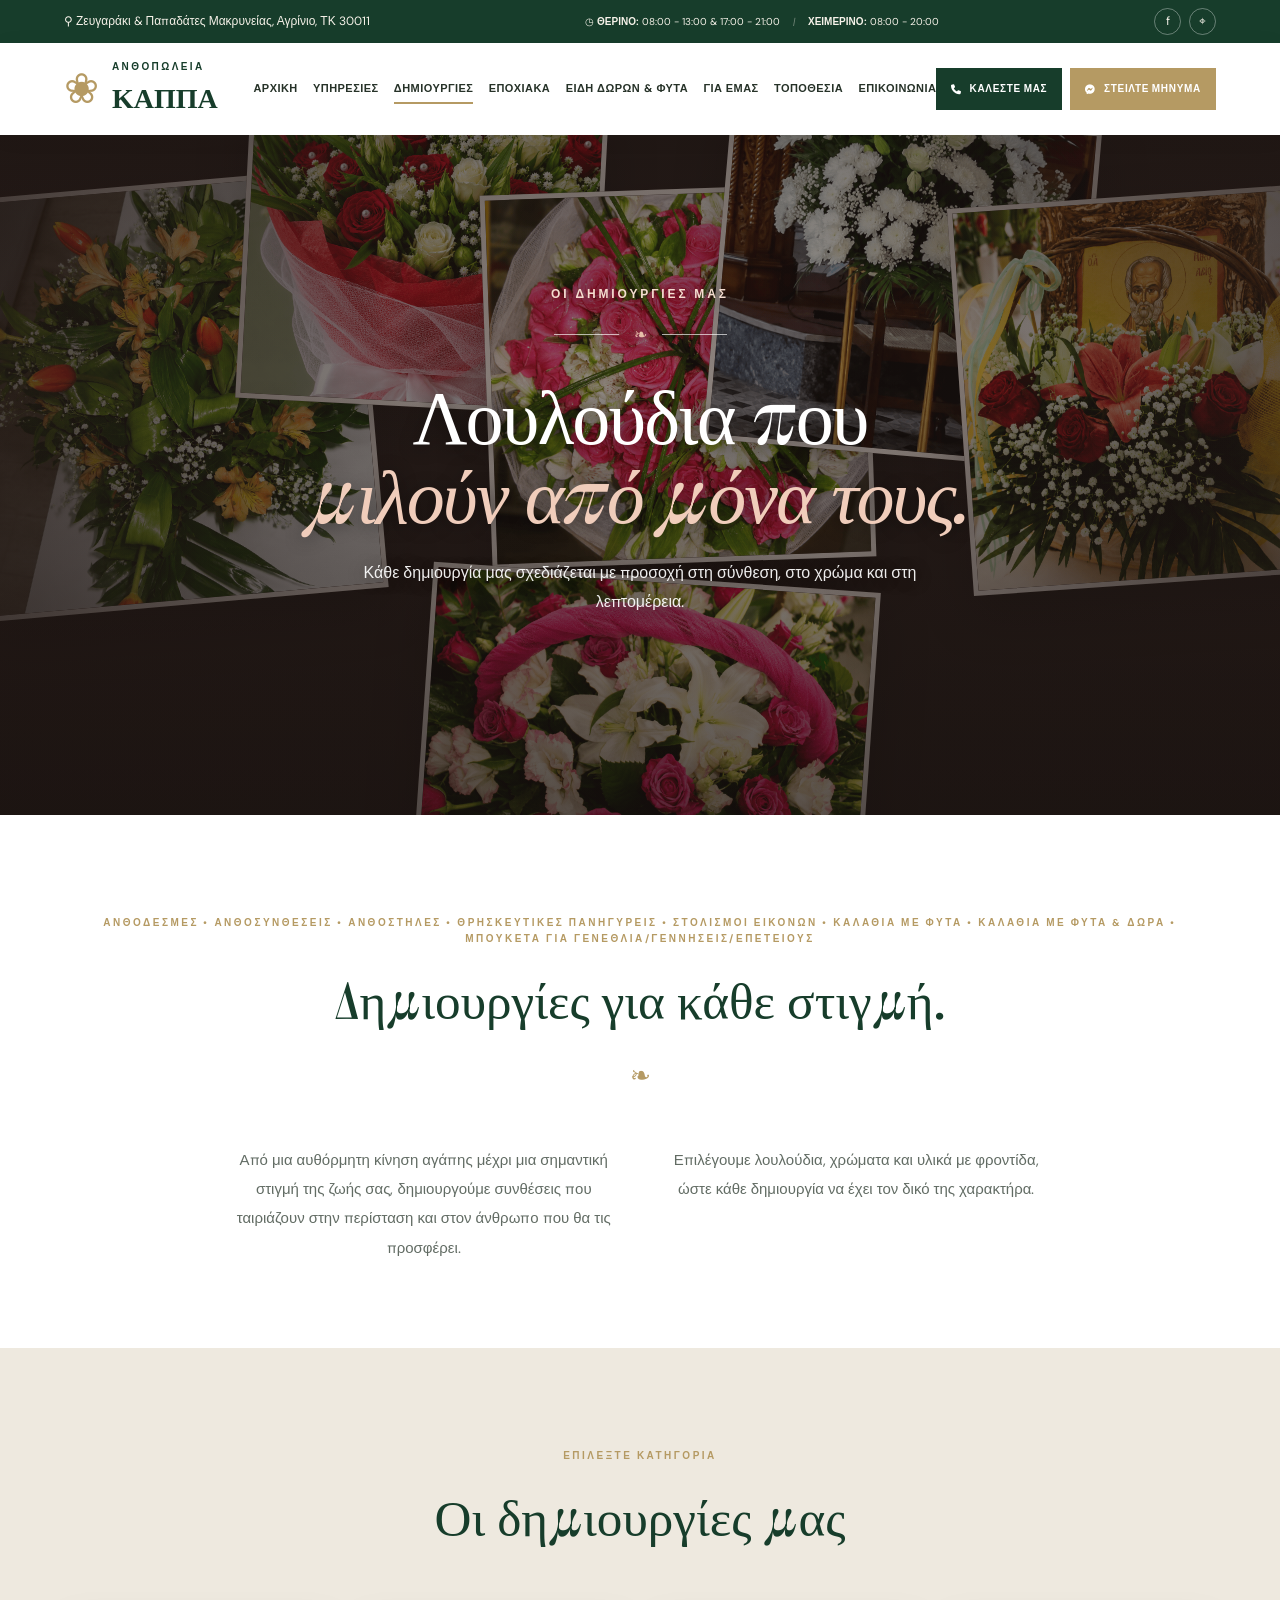
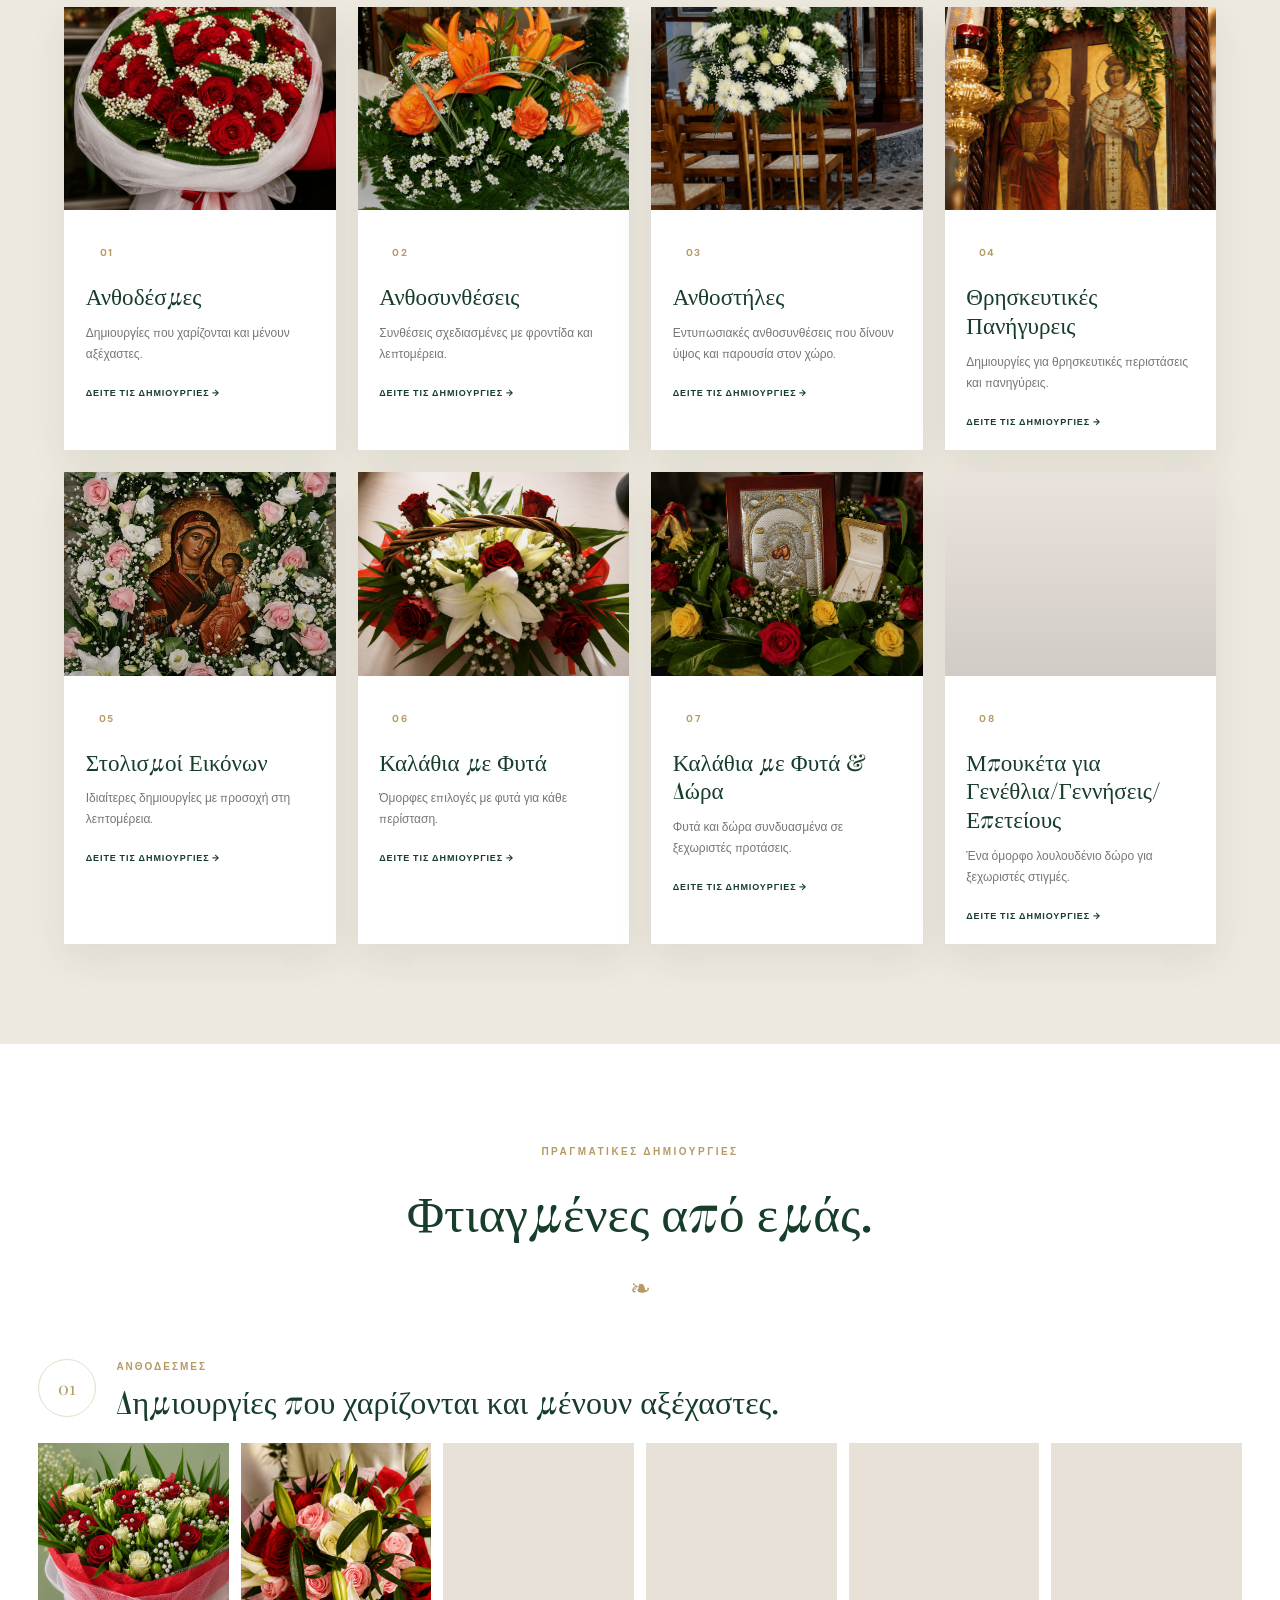
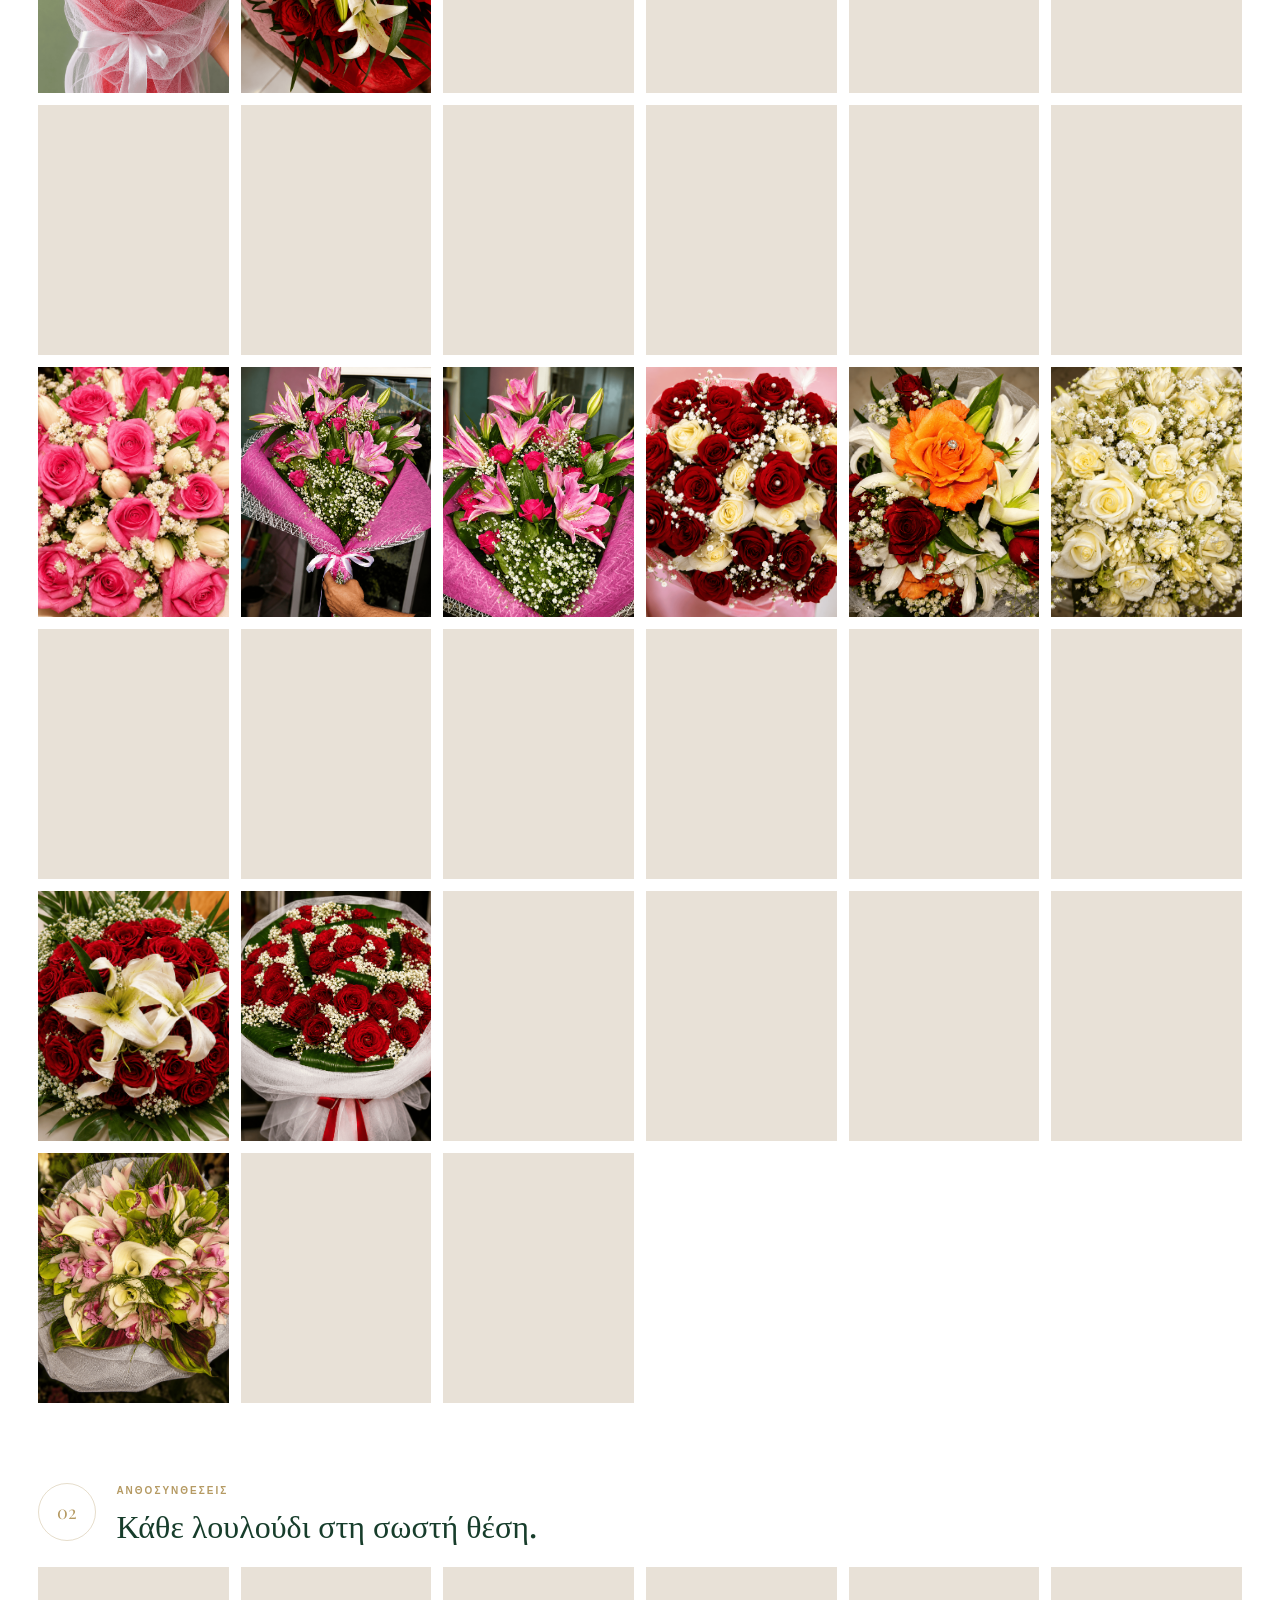
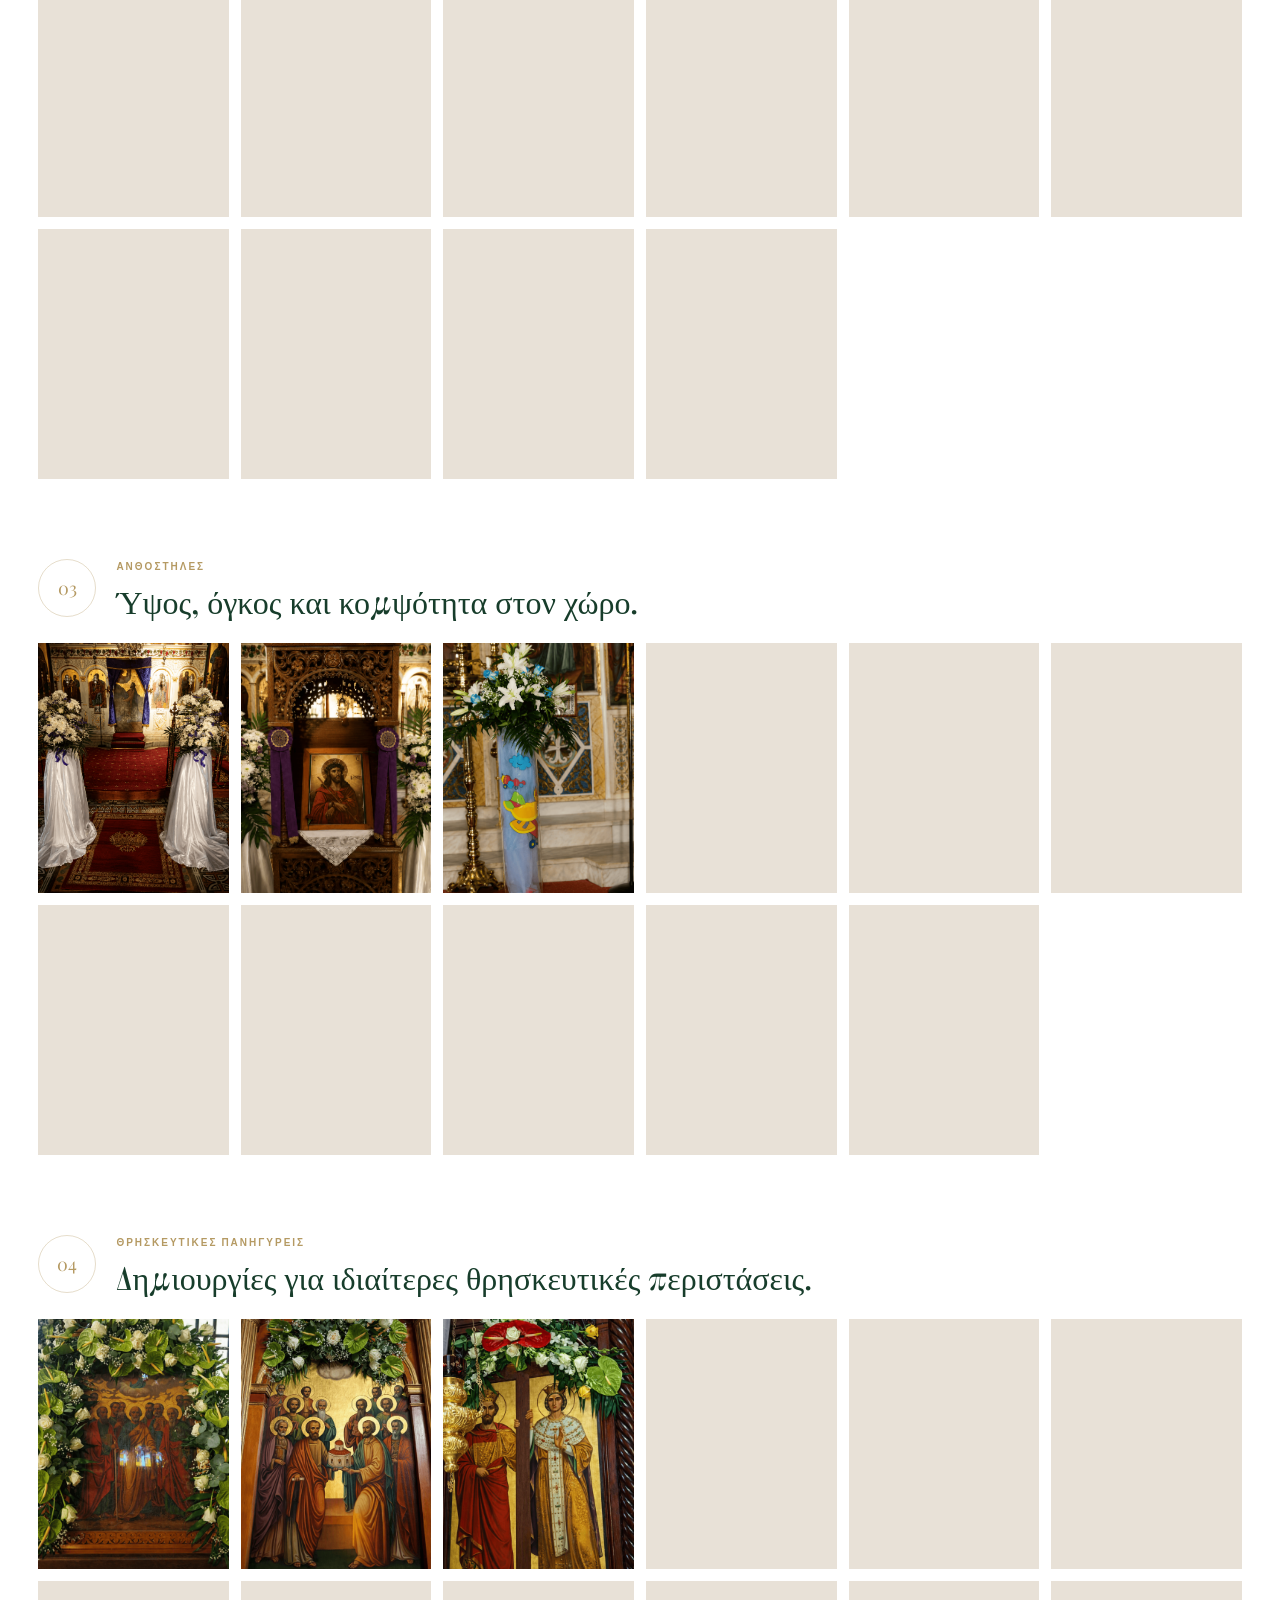
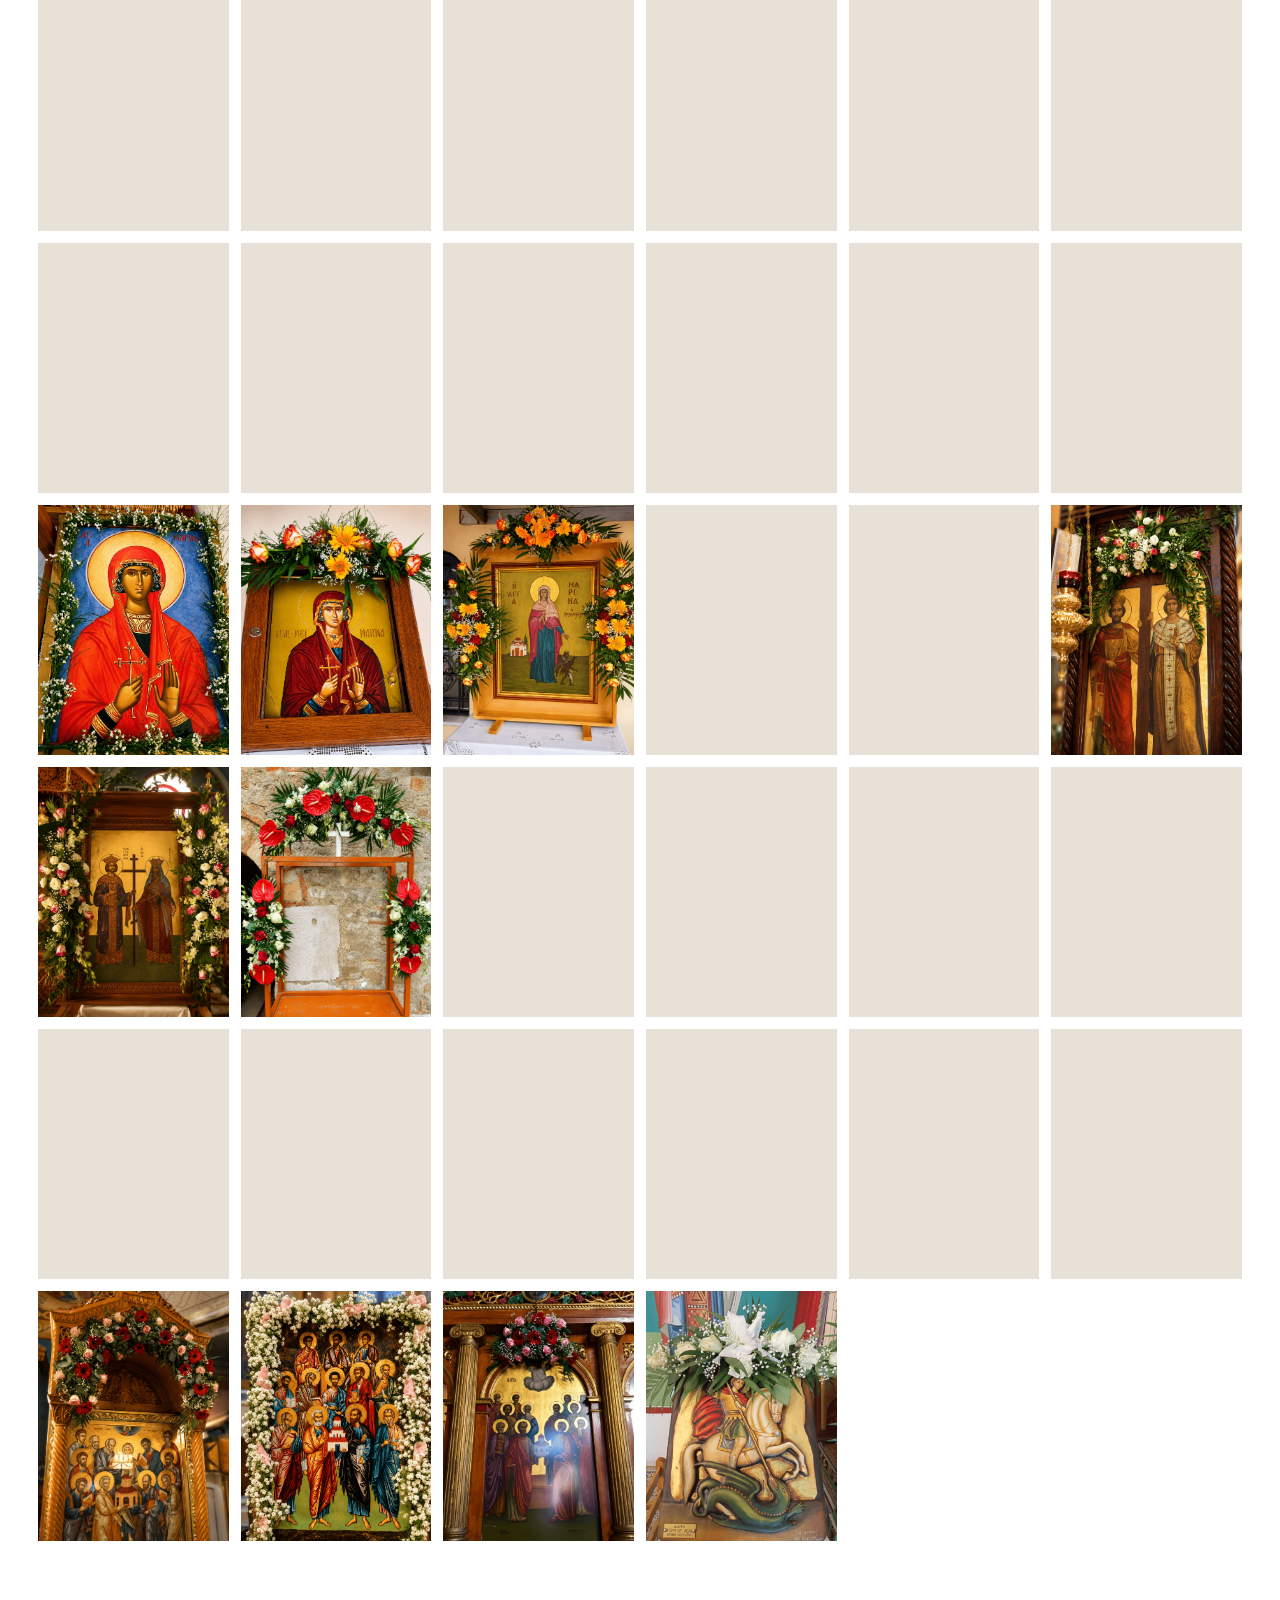
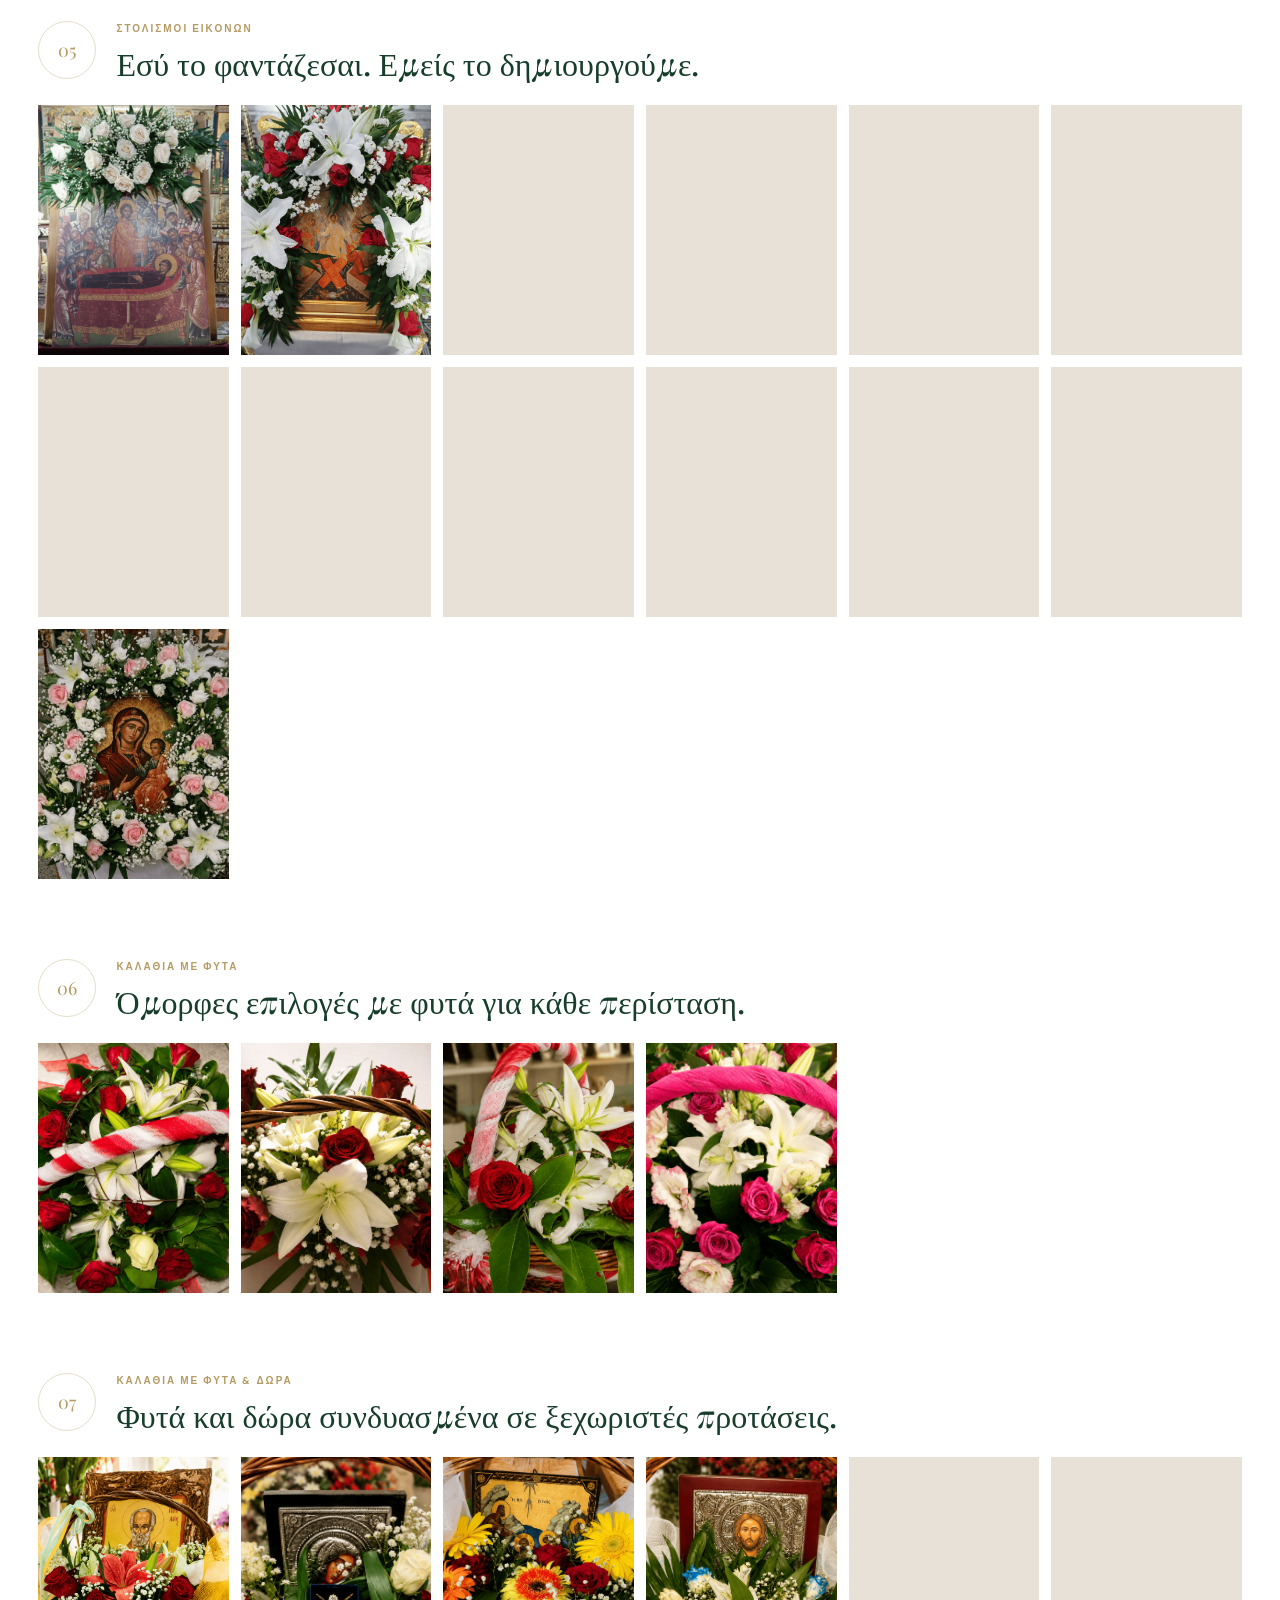
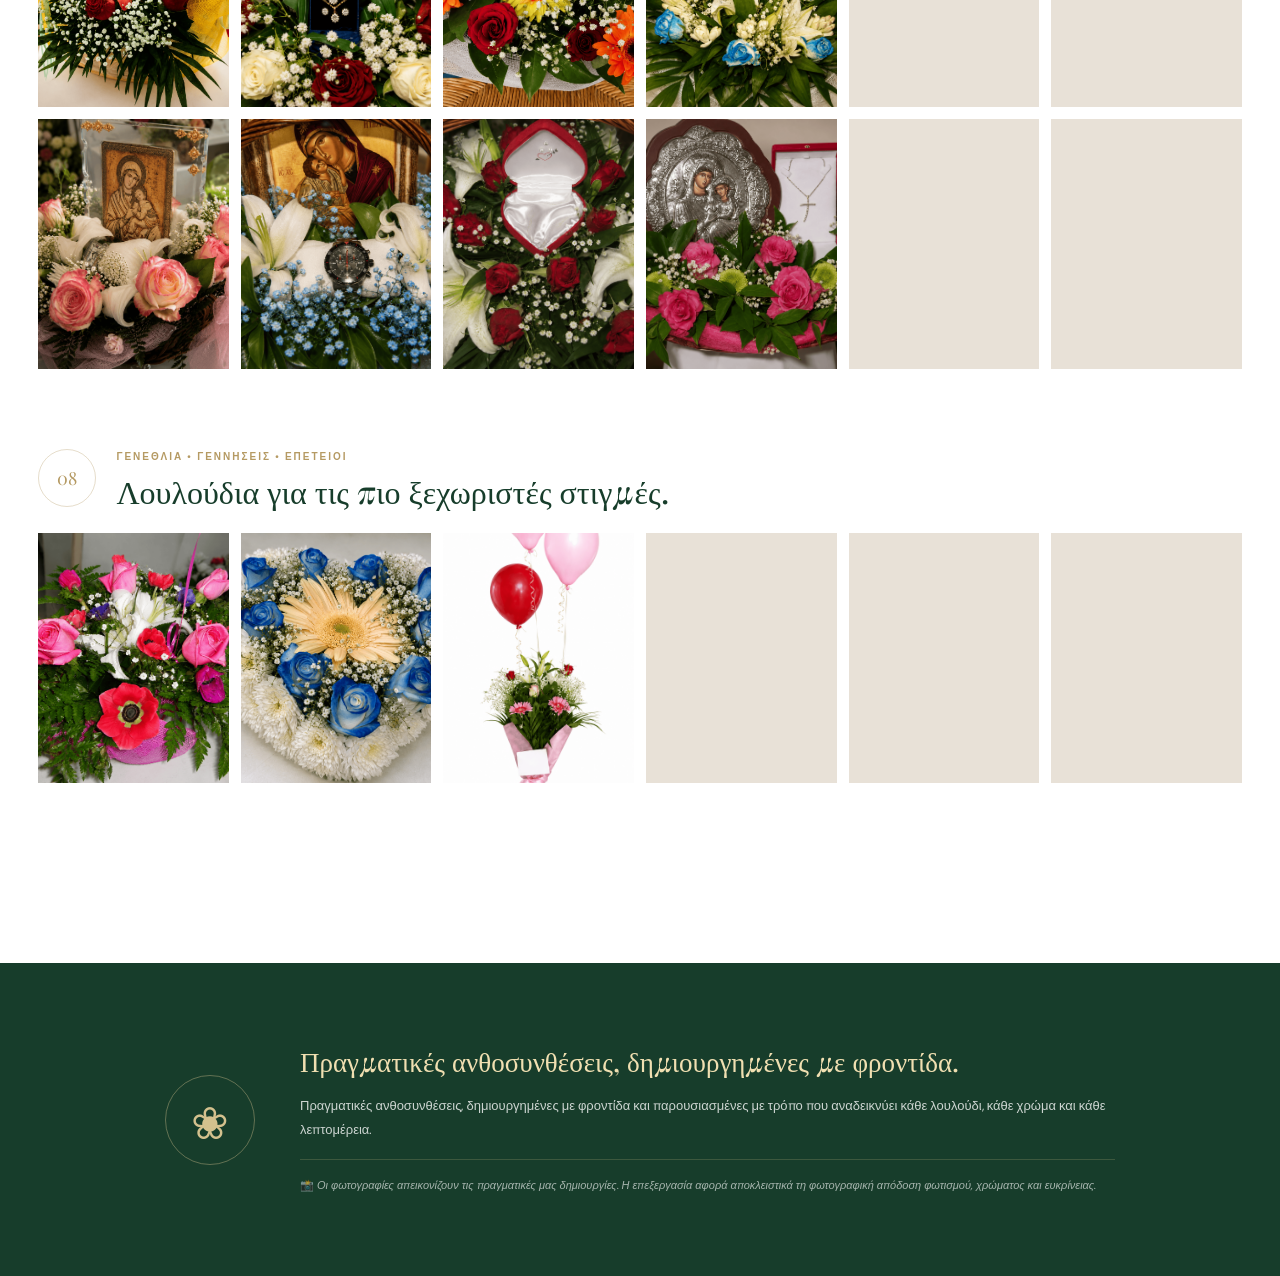
==== commit 2496625c: "Update files" ====
--- a/creations.html
+++ b/creations.html
@@ -472,6 +472,10 @@
             Δημιουργίες για κάθε στιγμή.
         </h2>
 
+        <div class="title-decoration">
+            ❧
+        </div>
+
     </div>
 
 
--- a/style.css
+++ b/style.css
@@ -2023,8 +2023,8 @@
 }
 
 .location-icon-gold{
-    color:#a98243;
-    background:#f6f0e4;
+    color:#647b57;
+    background:#edf1e8;
 }
 
 .location-store-heading h3{
@@ -2098,4 +2098,39 @@
     height: 428px;
     min-height: 320px;
     z-index: 1;
+}
+
+
+/* =====================================================
+   ΕΠΟΧΙΑΚΕΣ ΔΗΜΙΟΥΡΓΙΕΣ — ΒΕΛΑΚΙ ΚΑΡΤΩΝ
+   ===================================================== */
+
+.season .card .placeholder span::after {
+    display: inline-block;
+    font-size: 1em;
+    font-family: Arial, sans-serif;
+    font-weight: 400;
+    line-height: 1;
+    vertical-align: middle;
+    white-space: nowrap;
+    margin-left: 5px;
+    box-sizing: border-box;
+}
+
+/* Σταθερή εμφάνιση σε κινητά */
+@media (max-width: 800px) {
+    .season .card .placeholder span::after {
+        font-size: 12px;
+        line-height: 1;
+        vertical-align: middle;
+        margin-left: 4px;
+    }
+}
+
+@media (max-width: 360px) {
+    .season .card .placeholder span::after {
+        font-size: 10px;
+        line-height: 1;
+        margin-left: 3px;
+    }
 }
--- a/creations.css
+++ b/creations.css
@@ -316,8 +316,6 @@
     width: 42px;
     height: 42px;
     margin: 0;
-    border: 1px solid #b59a63;
-    border-radius: 50%;
     color: #b59a63;
     font-family: "DM Sans", sans-serif;
     font-size: 10px;
